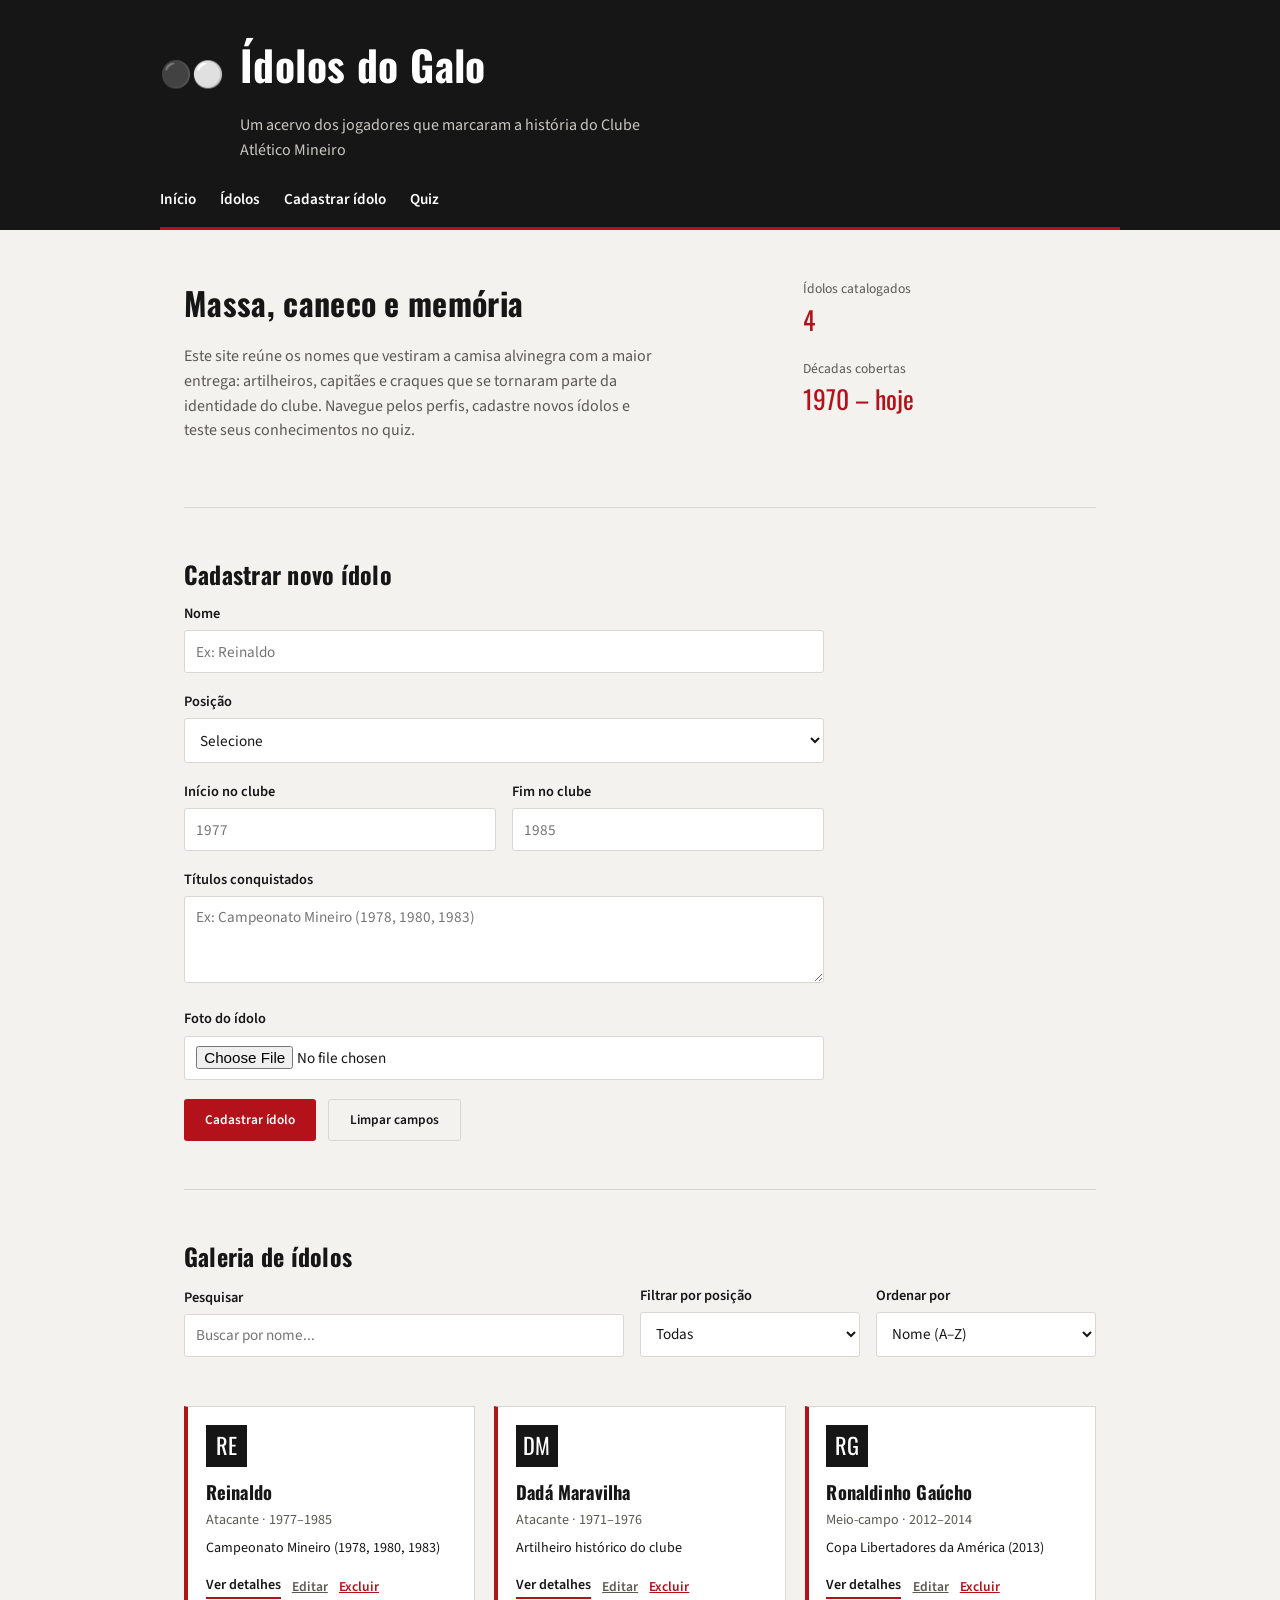
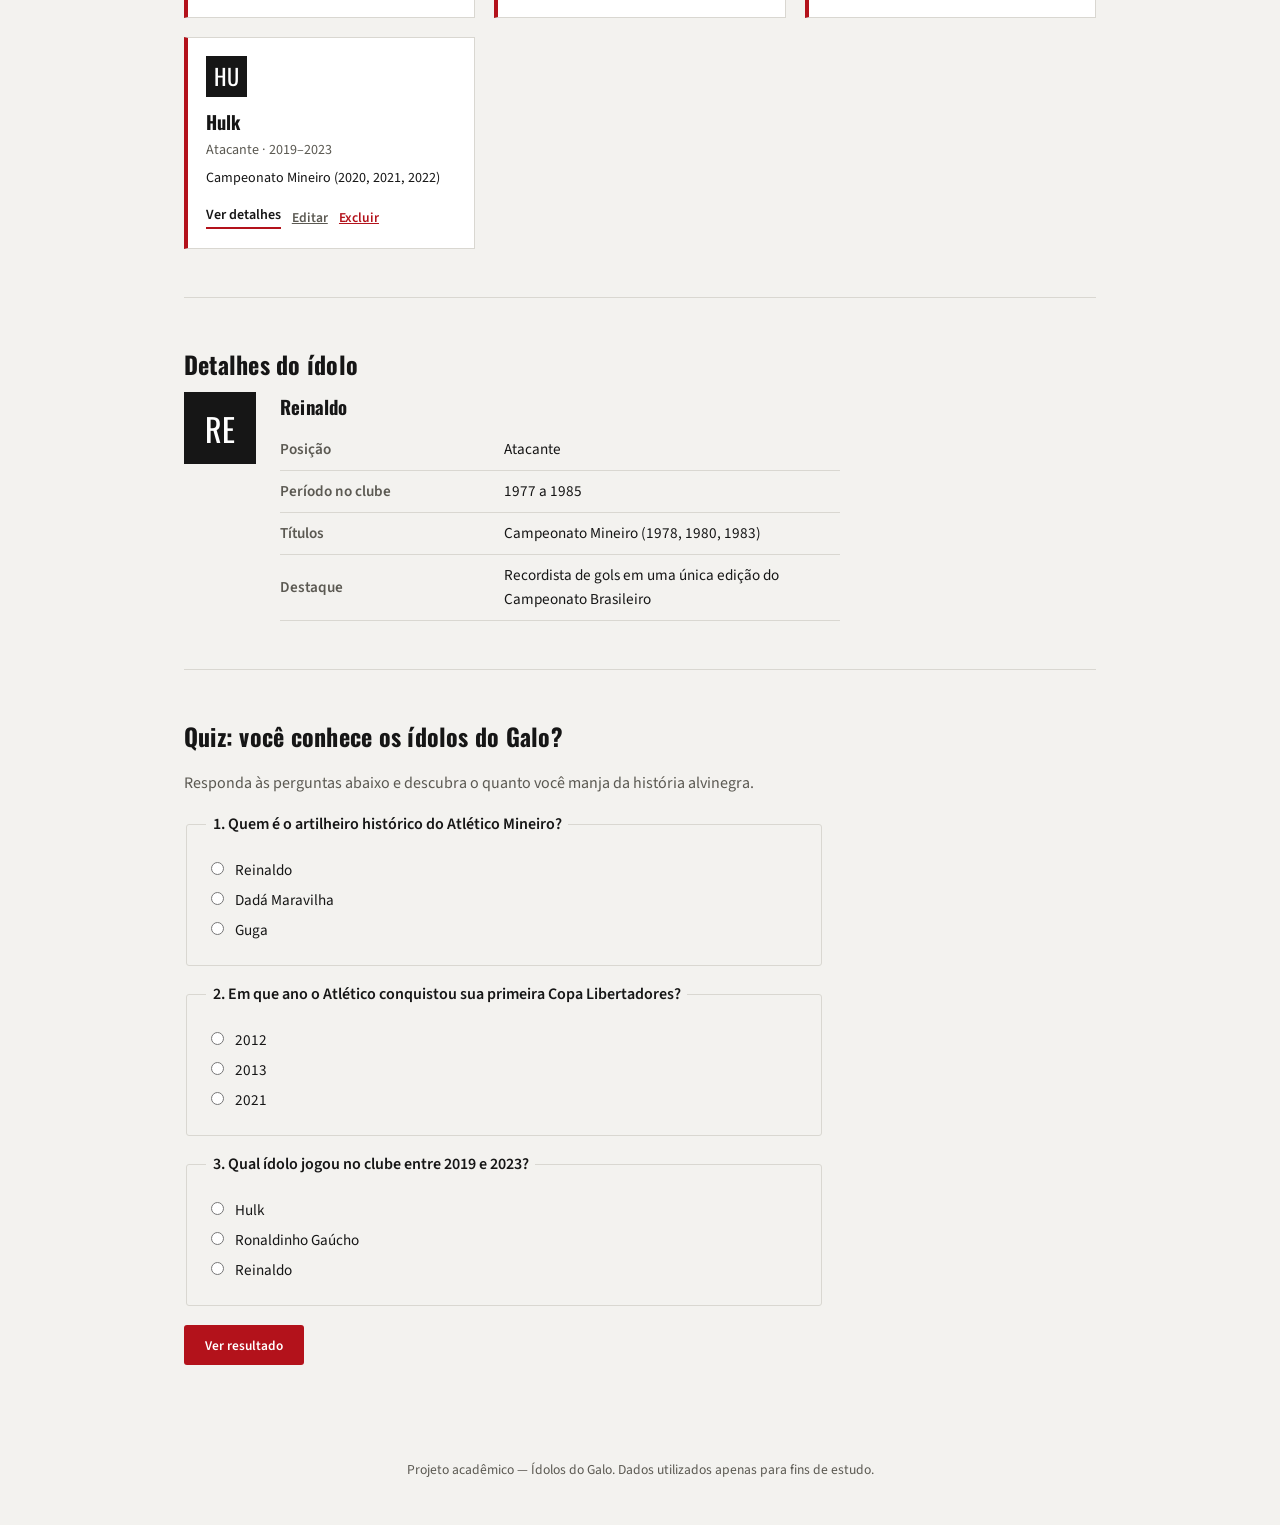
==== index.html @ 68930331 "refactor: move arquivos para a raiz do repositório" ====
<!DOCTYPE html>
<html lang="pt-BR">
<head>
  <meta charset="UTF-8">
  <meta name="viewport" content="width=device-width, initial-scale=1.0">
  <title>Ídolos do Galo — Atlético Mineiro</title>
  <link rel="preconnect" href="https://fonts.googleapis.com">
  <link rel="preconnect" href="https://fonts.gstatic.com" crossorigin>
  <link href="https://fonts.googleapis.com/css2?family=Oswald:wght@500;600;700&family=Source+Sans+3:wght@400;600&display=swap" rel="stylesheet">
  <link rel="stylesheet" href="assets/css/style.css">
</head>
<body>

  <header class="site-header">
    <div class="header-inner">
      <p class="crest" aria-hidden="true">⚫⚪</p>
      <div class="title-block">
        <h1>Ídolos do Galo</h1>
        <p class="subtitle">Um acervo dos jogadores que marcaram a história do Clube Atlético Mineiro</p>
      </div>
    </div>

    <nav class="site-nav" aria-label="Navegação principal">
      <ul>
        <li><a href="#inicio">Início</a></li>
        <li><a href="#idolos">Ídolos</a></li>
        <li><a href="#cadastro">Cadastrar ídolo</a></li>
        <li><a href="#quiz">Quiz</a></li>
      </ul>
    </nav>
  </header>

  <main>

    <!-- Identificação do sistema -->
    <section id="inicio" class="hero">
      <article>
        <h2>Massa, caneco e memória</h2>
        <p>
          Este site reúne os nomes que vestiram a camisa alvinegra com a maior entrega:
          artilheiros, capitães e craques que se tornaram parte da identidade do clube.
          Navegue pelos perfis, cadastre novos ídolos e teste seus conhecimentos no quiz.
        </p>
      </article>
      <dl class="hero-stats">
        <div>
          <dt>Ídolos catalogados</dt>
          <dd>4</dd>
        </div>
        <div>
          <dt>Décadas cobertas</dt>
          <dd>1970 – hoje</dd>
        </div>
      </dl>
    </section>

    <!-- Cadastro da entidade principal -->
    <section id="cadastro" aria-labelledby="cadastro-titulo">
      <h2 id="cadastro-titulo">Cadastrar novo ídolo</h2>

      <form id="form-idolo">
        <div class="form-row">
          <label for="nome">Nome</label>
          <input type="text" id="nome" name="nome" placeholder="Ex: Reinaldo" required>
        </div>

        <div class="form-row">
          <label for="posicao">Posição</label>
          <select id="posicao" name="posicao" required>
            <option value="">Selecione</option>
            <option value="goleiro">Goleiro</option>
            <option value="zagueiro">Zagueiro</option>
            <option value="lateral">Lateral</option>
            <option value="meio-campo">Meio-campo</option>
            <option value="atacante">Atacante</option>
          </select>
        </div>

        <div class="form-row form-row-split">
          <div>
            <label for="ano-inicio">Início no clube</label>
            <input type="number" id="ano-inicio" name="ano-inicio" min="1908" max="2026" placeholder="1977">
          </div>
          <div>
            <label for="ano-fim">Fim no clube</label>
            <input type="number" id="ano-fim" name="ano-fim" min="1908" max="2026" placeholder="1985">
          </div>
        </div>

        <div class="form-row">
          <label for="titulos">Títulos conquistados</label>
          <textarea id="titulos" name="titulos" rows="3" placeholder="Ex: Campeonato Mineiro (1978, 1980, 1983)"></textarea>
        </div>

        <div class="form-row">
          <label for="foto">Foto do ídolo</label>
          <input type="file" id="foto" name="foto" accept="image/*">
        </div>

        <div class="form-actions">
          <button type="submit">Cadastrar ídolo</button>
          <button type="reset" class="btn-secondary">Limpar campos</button>
        </div>
      </form>
    </section>

    <!-- Visualização, pesquisa, filtro e ordenação -->
    <section id="idolos" aria-labelledby="idolos-titulo">
      <h2 id="idolos-titulo">Galeria de ídolos</h2>

      <form class="toolbar" role="search">
        <div class="form-row">
          <label for="pesquisa">Pesquisar</label>
          <input type="search" id="pesquisa" name="pesquisa" placeholder="Buscar por nome...">
        </div>

        <div class="form-row">
          <label for="filtro-posicao">Filtrar por posição</label>
          <select id="filtro-posicao" name="filtro-posicao">
            <option value="todas">Todas</option>
            <option value="goleiro">Goleiro</option>
            <option value="zagueiro">Zagueiro</option>
            <option value="lateral">Lateral</option>
            <option value="meio-campo">Meio-campo</option>
            <option value="atacante">Atacante</option>
          </select>
        </div>

        <div class="form-row">
          <label for="ordenar">Ordenar por</label>
          <select id="ordenar" name="ordenar">
            <option value="nome">Nome (A–Z)</option>
            <option value="ano-inicio">Ano de chegada</option>
          </select>
        </div>
      </form>

      <ul class="idol-grid">

        <li class="idol-card">
          <p class="idol-initials" aria-hidden="true">RE</p>
          <h3>Reinaldo</h3>
          <p class="idol-meta">Atacante · 1977–1985</p>
          <p class="idol-titles">Campeonato Mineiro (1978, 1980, 1983)</p>
          <div class="card-actions">
            <a href="#detalhes" class="btn-link">Ver detalhes</a>
            <button type="button" class="btn-icon">Editar</button>
            <button type="button" class="btn-icon btn-danger">Excluir</button>
          </div>
        </li>

        <li class="idol-card">
          <p class="idol-initials" aria-hidden="true">DM</p>
          <h3>Dadá Maravilha</h3>
          <p class="idol-meta">Atacante · 1971–1976</p>
          <p class="idol-titles">Artilheiro histórico do clube</p>
          <div class="card-actions">
            <a href="#detalhes" class="btn-link">Ver detalhes</a>
            <button type="button" class="btn-icon">Editar</button>
            <button type="button" class="btn-icon btn-danger">Excluir</button>
          </div>
        </li>

        <li class="idol-card">
          <p class="idol-initials" aria-hidden="true">RG</p>
          <h3>Ronaldinho Gaúcho</h3>
          <p class="idol-meta">Meio-campo · 2012–2014</p>
          <p class="idol-titles">Copa Libertadores da América (2013)</p>
          <div class="card-actions">
            <a href="#detalhes" class="btn-link">Ver detalhes</a>
            <button type="button" class="btn-icon">Editar</button>
            <button type="button" class="btn-icon btn-danger">Excluir</button>
          </div>
        </li>

        <li class="idol-card">
          <p class="idol-initials" aria-hidden="true">HU</p>
          <h3>Hulk</h3>
          <p class="idol-meta">Atacante · 2019–2023</p>
          <p class="idol-titles">Campeonato Mineiro (2020, 2021, 2022)</p>
          <div class="card-actions">
            <a href="#detalhes" class="btn-link">Ver detalhes</a>
            <button type="button" class="btn-icon">Editar</button>
            <button type="button" class="btn-icon btn-danger">Excluir</button>
          </div>
        </li>

      </ul>
    </section>

    <!-- Visualização de detalhes de um item -->
    <section id="detalhes" aria-labelledby="detalhes-titulo">
      <h2 id="detalhes-titulo">Detalhes do ídolo</h2>

      <article class="idol-detail">
        <p class="idol-initials idol-initials-large" aria-hidden="true">RE</p>
        <div>
          <h3>Reinaldo</h3>
          <table class="detail-table">
            <tbody>
              <tr>
                <th scope="row">Posição</th>
                <td>Atacante</td>
              </tr>
              <tr>
                <th scope="row">Período no clube</th>
                <td>1977 a 1985</td>
              </tr>
              <tr>
                <th scope="row">Títulos</th>
                <td>Campeonato Mineiro (1978, 1980, 1983)</td>
              </tr>
              <tr>
                <th scope="row">Destaque</th>
                <td>Recordista de gols em uma única edição do Campeonato Brasileiro</td>
              </tr>
            </tbody>
          </table>
        </div>
      </article>
    </section>

    <!-- Quiz -->
    <section id="quiz" aria-labelledby="quiz-titulo">
      <h2 id="quiz-titulo">Quiz: você conhece os ídolos do Galo?</h2>
      <p class="section-intro">Responda às perguntas abaixo e descubra o quanto você manja da história alvinegra.</p>

      <form id="form-quiz">
        <fieldset>
          <legend>1. Quem é o artilheiro histórico do Atlético Mineiro?</legend>
          <label><input type="radio" name="pergunta1" value="a"> Reinaldo</label>
          <label><input type="radio" name="pergunta1" value="b"> Dadá Maravilha</label>
          <label><input type="radio" name="pergunta1" value="c"> Guga</label>
        </fieldset>

        <fieldset>
          <legend>2. Em que ano o Atlético conquistou sua primeira Copa Libertadores?</legend>
          <label><input type="radio" name="pergunta2" value="a"> 2012</label>
          <label><input type="radio" name="pergunta2" value="b"> 2013</label>
          <label><input type="radio" name="pergunta2" value="c"> 2021</label>
        </fieldset>

        <fieldset>
          <legend>3. Qual ídolo jogou no clube entre 2019 e 2023?</legend>
          <label><input type="radio" name="pergunta3" value="a"> Hulk</label>
          <label><input type="radio" name="pergunta3" value="b"> Ronaldinho Gaúcho</label>
          <label><input type="radio" name="pergunta3" value="c"> Reinaldo</label>
        </fieldset>

        <div class="form-actions">
          <button type="submit">Ver resultado</button>
        </div>
      </form>

      <p id="quiz-resultado" class="quiz-resultado" hidden></p>
    </section>

  </main>

  <footer class="site-footer">
    <p>Projeto acadêmico — Ídolos do Galo. Dados utilizados apenas para fins de estudo.</p>
  </footer>

  <script src="assets/js/script.js"></script>
</body>
</html>
---- assets/css/style.css ----
:root {
  --ink: #161616;
  --paper: #F3F2EF;
  --card: #FFFFFF;
  --line: #D9D7D1;
  --crest-red: #B3121B;
  --muted: #5B5952;
}

* { box-sizing: border-box; }

body {
  margin: 0;
  background: var(--paper);
  color: var(--ink);
  font-family: 'Source Sans 3', sans-serif;
  line-height: 1.55;
}

h1, h2, h3 {
  font-family: 'Oswald', sans-serif;
  margin: 0 0 0.4em;
  letter-spacing: 0.01em;
}

a { color: var(--ink); }

/* Header */
.site-header {
  background: var(--ink);
  color: var(--paper);
  padding: 2rem 1.5rem 0;
}

.header-inner {
  max-width: 960px;
  margin: 0 auto;
  display: flex;
  align-items: baseline;
  gap: 1rem;
}

.crest {
  font-size: 1.6rem;
  margin: 0;
}

.title-block h1 {
  font-size: clamp(1.8rem, 4vw, 2.6rem);
  color: #fff;
}

.subtitle {
  margin: 0;
  color: #C9C7C0;
  max-width: 55ch;
}

.site-nav {
  max-width: 960px;
  margin: 1.5rem auto 0;
}

.site-nav ul {
  list-style: none;
  display: flex;
  gap: 1.5rem;
  margin: 0;
  padding: 0 0 1rem;
  border-bottom: 3px solid var(--crest-red);
  flex-wrap: wrap;
}

.site-nav a {
  color: #fff;
  text-decoration: none;
  font-weight: 600;
  font-size: 0.95rem;
}

.site-nav a:hover { color: var(--crest-red); }

/* Main sections */
main {
  max-width: 960px;
  margin: 0 auto;
  padding: 0 1.5rem;
}

section {
  padding: 3rem 0;
  border-bottom: 1px solid var(--line);
}

section:last-of-type { border-bottom: none; }

.hero {
  display: grid;
  grid-template-columns: 2fr 1fr;
  gap: 2rem;
  align-items: start;
}

.hero h2 { font-size: 2rem; }

.hero p { color: var(--muted); max-width: 60ch; }

.hero-stats {
  display: grid;
  gap: 1.2rem;
  margin: 0;
}

.hero-stats dt {
  font-size: 0.85rem;
  color: var(--muted);
  margin: 0;
}

.hero-stats dd {
  font-family: 'Oswald', sans-serif;
  font-size: 1.6rem;
  margin: 0;
  color: var(--crest-red);
}

.section-intro { color: var(--muted); }

/* Forms */
form { max-width: 640px; }

.form-row { margin-bottom: 1.1rem; }

.form-row label {
  display: block;
  font-weight: 600;
  font-size: 0.9rem;
  margin-bottom: 0.3rem;
}

.form-row-split {
  display: grid;
  grid-template-columns: 1fr 1fr;
  gap: 1rem;
}

input, select, textarea {
  width: 100%;
  padding: 0.6rem 0.7rem;
  border: 1px solid var(--line);
  border-radius: 3px;
  font-family: inherit;
  font-size: 0.95rem;
  background: var(--card);
  color: var(--ink);
}

input:focus, select:focus, textarea:focus, button:focus {
  outline: 2px solid var(--crest-red);
  outline-offset: 1px;
}

.form-actions {
  display: flex;
  gap: 0.8rem;
  margin-top: 1.2rem;
}

button {
  font-family: inherit;
  font-weight: 600;
  padding: 0.65rem 1.3rem;
  border: none;
  border-radius: 3px;
  background: var(--crest-red);
  color: #fff;
  cursor: pointer;
}

.btn-secondary {
  background: transparent;
  color: var(--ink);
  border: 1px solid var(--line);
}

/* Toolbar (pesquisa, filtro, ordenação) */
.toolbar {
  max-width: none;
  display: grid;
  grid-template-columns: 2fr 1fr 1fr;
  gap: 1rem;
  align-items: end;
  margin-bottom: 2rem;
}

/* Idol grid */
.idol-grid {
  list-style: none;
  margin: 0;
  padding: 0;
  display: grid;
  grid-template-columns: repeat(auto-fill, minmax(220px, 1fr));
  gap: 1.2rem;
}

.idol-card {
  background: var(--card);
  border: 1px solid var(--line);
  border-left: 4px solid var(--crest-red);
  padding: 1.1rem;
}

.idol-initials {
  font-family: 'Oswald', sans-serif;
  font-size: 1.4rem;
  width: 2.6rem;
  height: 2.6rem;
  display: flex;
  align-items: center;
  justify-content: center;
  background: var(--ink);
  color: #fff;
  margin: 0 0 0.7rem;
}

.idol-card h3 { font-size: 1.15rem; margin-bottom: 0.2rem; }

.idol-meta {
  color: var(--muted);
  font-size: 0.88rem;
  margin: 0 0 0.4rem;
}

.idol-titles {
  font-size: 0.88rem;
  margin: 0 0 0.9rem;
}

.card-actions {
  display: flex;
  gap: 0.7rem;
  align-items: center;
  flex-wrap: wrap;
}

.btn-link {
  font-weight: 600;
  font-size: 0.88rem;
  text-decoration: none;
  border-bottom: 2px solid var(--crest-red);
}

.btn-icon {
  background: none;
  color: var(--muted);
  padding: 0.2rem 0;
  font-size: 0.85rem;
  text-decoration: underline;
}

.btn-danger { color: var(--crest-red); }

/* Detail view */
.idol-detail {
  display: flex;
  gap: 1.5rem;
  align-items: flex-start;
}

.idol-initials-large {
  width: 4.5rem;
  height: 4.5rem;
  font-size: 2rem;
  flex-shrink: 0;
}

.detail-table {
  border-collapse: collapse;
  width: 100%;
  max-width: 560px;
}

.detail-table th, .detail-table td {
  text-align: left;
  padding: 0.55rem 0.8rem 0.55rem 0;
  border-bottom: 1px solid var(--line);
  font-size: 0.95rem;
}

.detail-table th {
  color: var(--muted);
  font-weight: 600;
  width: 40%;
}

/* Quiz */
fieldset {
  border: 1px solid var(--line);
  padding: 1rem 1.2rem;
  margin-bottom: 1rem;
  border-radius: 3px;
}

legend {
  font-weight: 600;
  padding: 0 0.4rem;
}

fieldset label {
  display: block;
  margin: 0.4rem 0;
  font-size: 0.95rem;
}

fieldset input[type="radio"] {
  width: auto;
  margin-right: 0.5rem;
}

.quiz-resultado {
  margin-top: 1rem;
  font-weight: 600;
}

/* Footer */
.site-footer {
  text-align: center;
  padding: 2rem 1.5rem;
  color: var(--muted);
  font-size: 0.85rem;
}

/* Responsive */
@media (max-width: 680px) {
  .hero, .toolbar, .idol-detail, .form-row-split {
    grid-template-columns: 1fr;
    display: block;
  }
  .idol-detail { display: flex; flex-direction: column; }
}
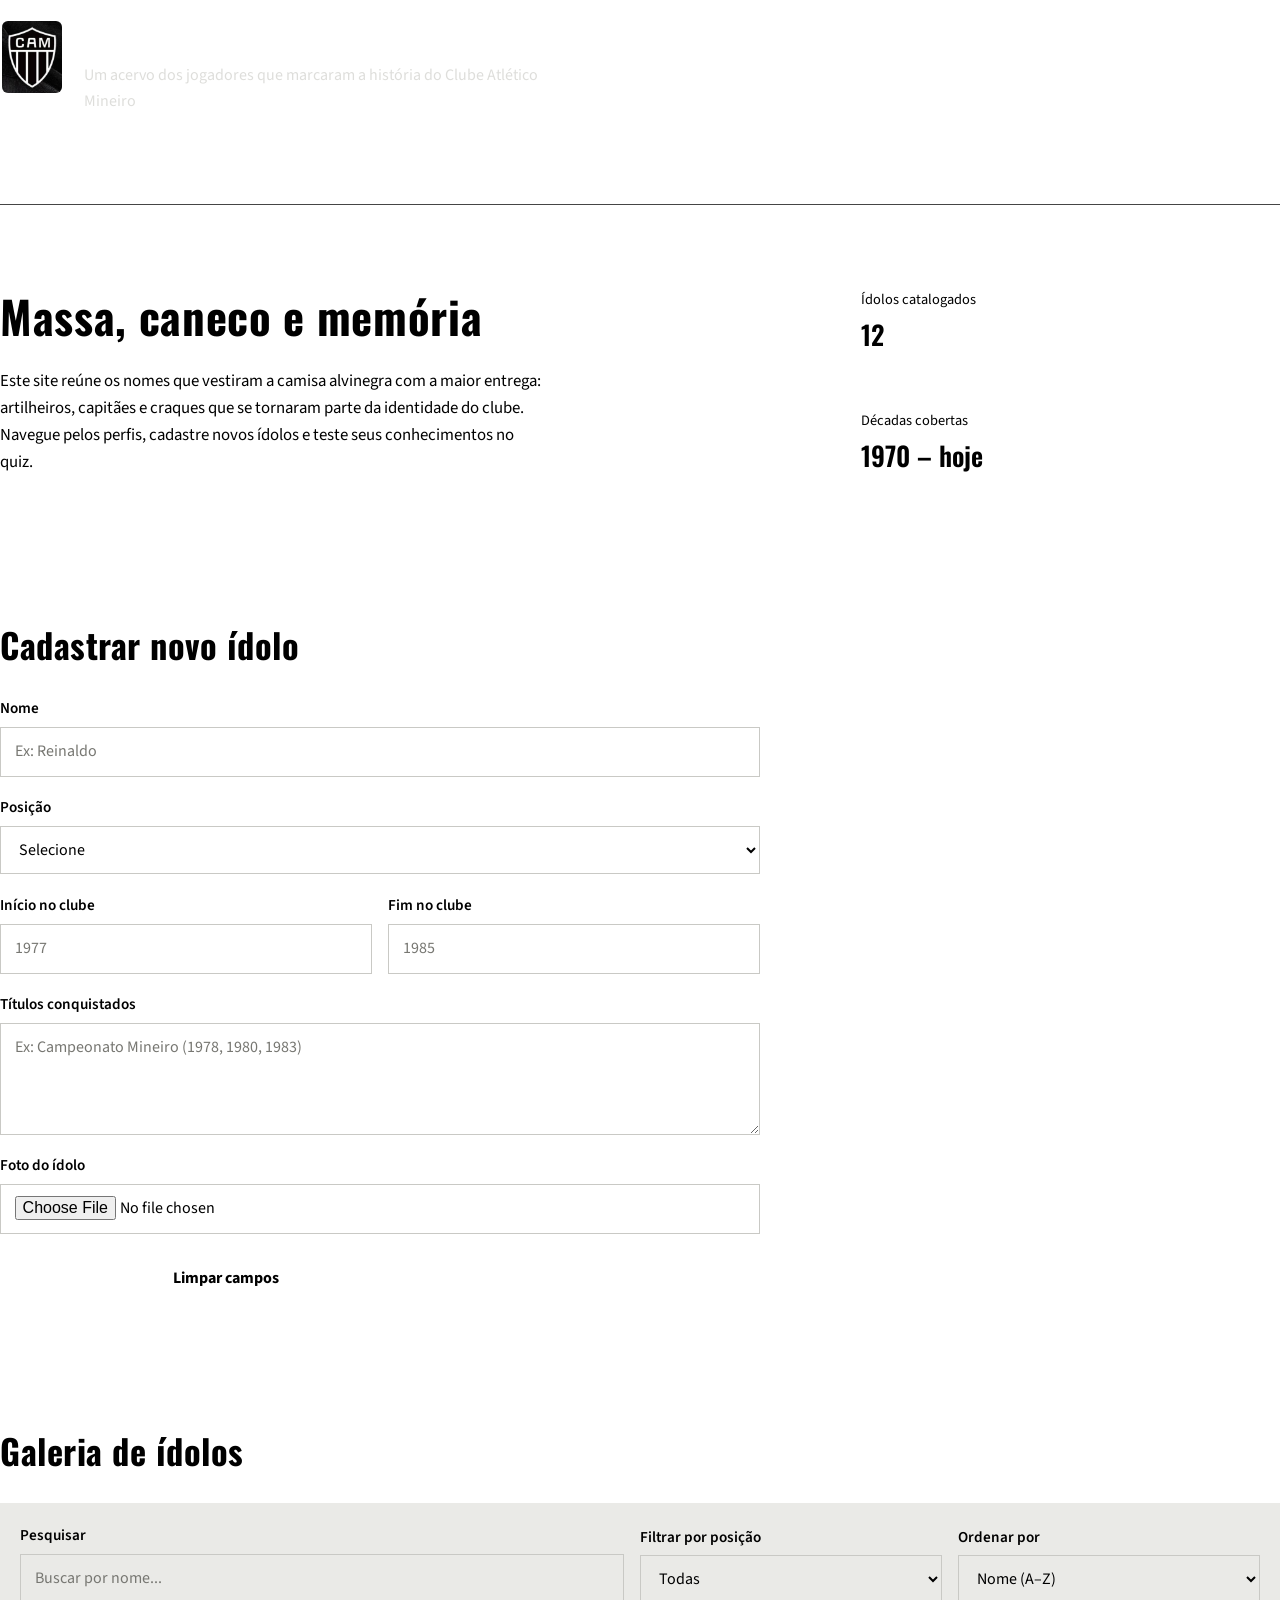
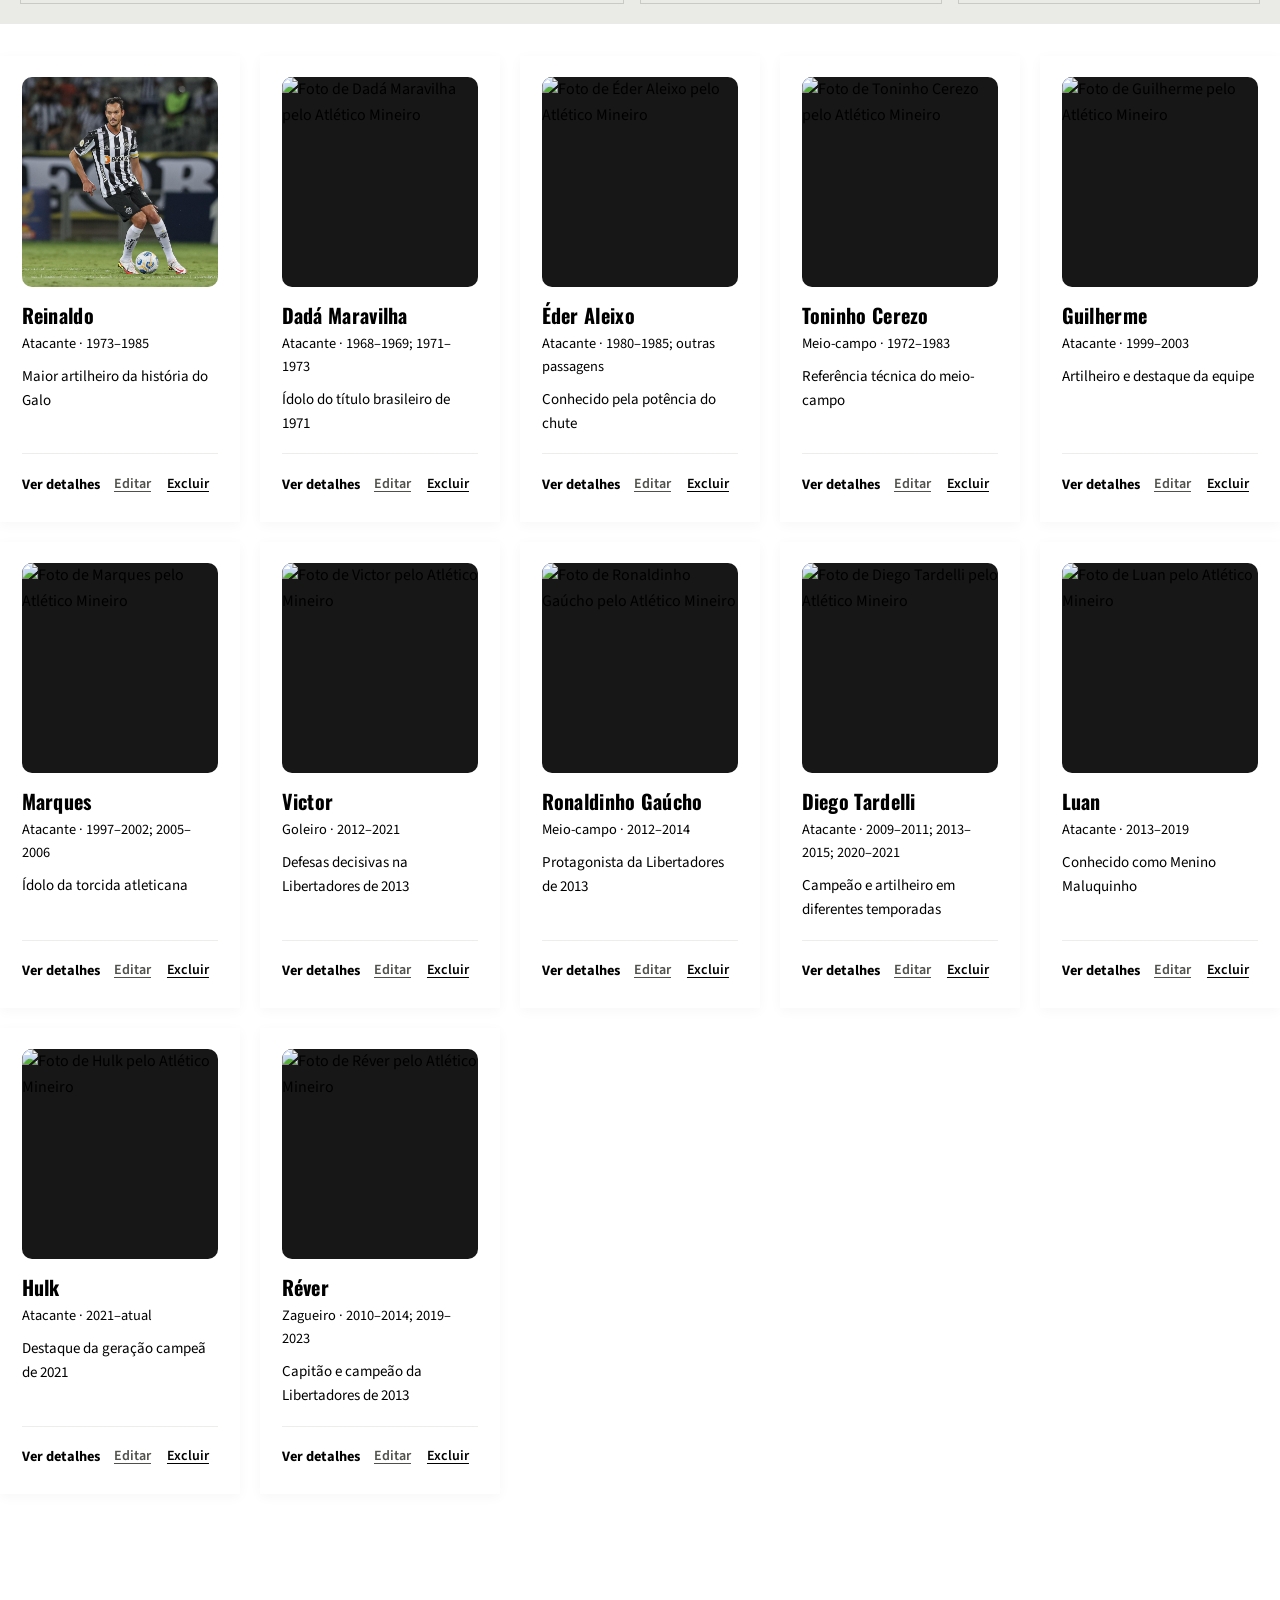
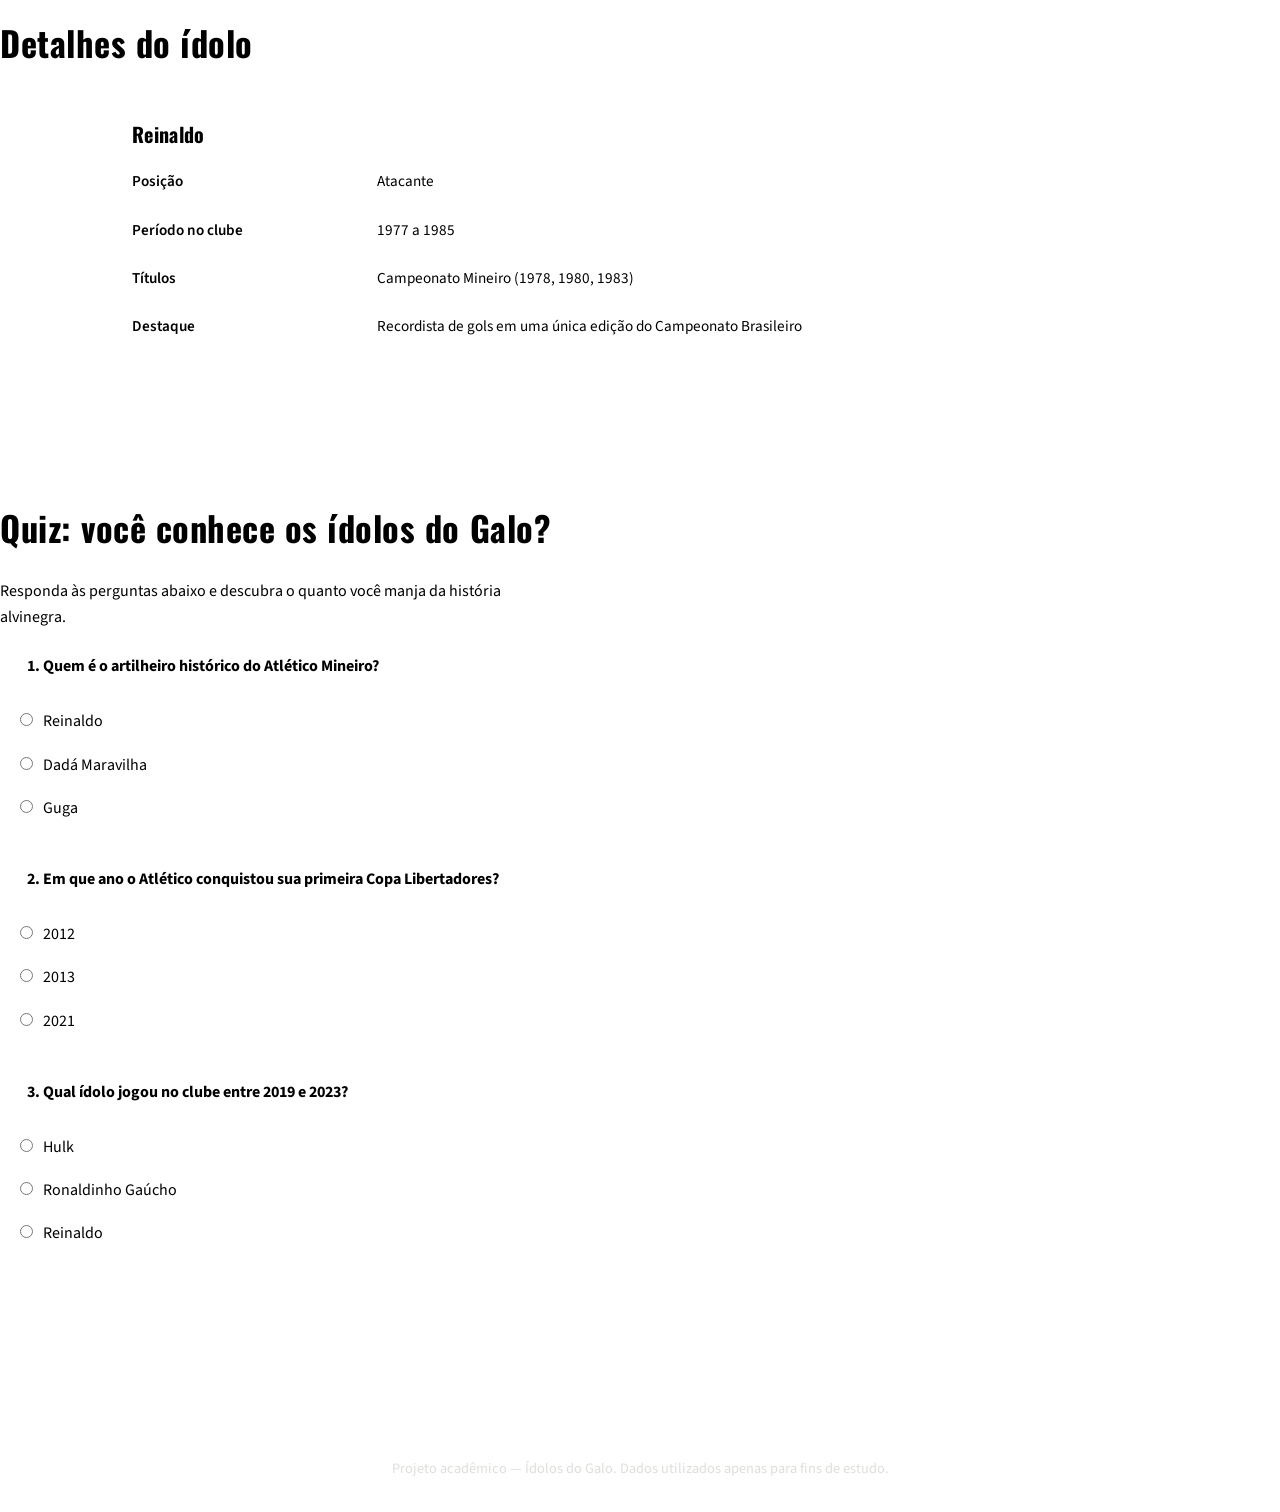
==== commit 0acdf3d5: "feat: alteração e melhora do codigo css" ====
--- a/index.html
+++ b/index.html
@@ -13,7 +13,7 @@
 
   <header class="site-header">
     <div class="header-inner">
-      <p class="crest" aria-hidden="true">⚫⚪</p>
+      <img class="crest" src="assets/img/escudo-galo.jpg" alt="Escudo do Atlético Mineiro">
       <div class="title-block">
         <h1>Ídolos do Galo</h1>
         <p class="subtitle">Um acervo dos jogadores que marcaram a história do Clube Atlético Mineiro</p>
@@ -32,7 +32,7 @@
 
   <main>
 
-    <!-- Identificação do sistema -->
+    
     <section id="inicio" class="hero">
       <article>
         <h2>Massa, caneco e memória</h2>
@@ -45,7 +45,7 @@
       <dl class="hero-stats">
         <div>
           <dt>Ídolos catalogados</dt>
-          <dd>4</dd>
+          <dd>12</dd>
         </div>
         <div>
           <dt>Décadas cobertas</dt>
@@ -54,7 +54,7 @@
       </dl>
     </section>
 
-    <!-- Cadastro da entidade principal -->
+    
     <section id="cadastro" aria-labelledby="cadastro-titulo">
       <h2 id="cadastro-titulo">Cadastrar novo ídolo</h2>
 
@@ -104,7 +104,7 @@
       </form>
     </section>
 
-    <!-- Visualização, pesquisa, filtro e ordenação -->
+    
     <section id="idolos" aria-labelledby="idolos-titulo">
       <h2 id="idolos-titulo">Galeria de ídolos</h2>
 
@@ -136,59 +136,142 @@
       </form>
 
       <ul class="idol-grid">
-
-        <li class="idol-card">
-          <p class="idol-initials" aria-hidden="true">RE</p>
+        <li class="idol-card" data-posicao="atacante">
+          <img class="idol-photo" src="assets/img/rever.jpg" alt="Foto de Reinaldo pelo Atlético Mineiro" loading="lazy">
           <h3>Reinaldo</h3>
-          <p class="idol-meta">Atacante · 1977–1985</p>
-          <p class="idol-titles">Campeonato Mineiro (1978, 1980, 1983)</p>
-          <div class="card-actions">
-            <a href="#detalhes" class="btn-link">Ver detalhes</a>
-            <button type="button" class="btn-icon">Editar</button>
-            <button type="button" class="btn-icon btn-danger">Excluir</button>
-          </div>
-        </li>
-
-        <li class="idol-card">
-          <p class="idol-initials" aria-hidden="true">DM</p>
+          <p class="idol-meta">Atacante · 1973–1985</p>
+          <p class="idol-titles">Maior artilheiro da história do Galo</p>
+          <div class="card-actions">
+            <a href="#detalhes" class="btn-link">Ver detalhes</a>
+            <button type="button" class="btn-icon">Editar</button>
+            <button type="button" class="btn-icon btn-danger">Excluir</button>
+          </div>
+        </li>
+        <li class="idol-card" data-posicao="atacante">
+          <img class="idol-photo" src="https://netfut.com.br/wp-content/uploads/2021/09/top-5-maiores-artilheiros-da-historia-do-atletico-mineiro-dada-maravilha-netfut-tudo-sobre-futebol.jpg" alt="Foto de Dadá Maravilha pelo Atlético Mineiro" loading="lazy">
           <h3>Dadá Maravilha</h3>
-          <p class="idol-meta">Atacante · 1971–1976</p>
-          <p class="idol-titles">Artilheiro histórico do clube</p>
-          <div class="card-actions">
-            <a href="#detalhes" class="btn-link">Ver detalhes</a>
-            <button type="button" class="btn-icon">Editar</button>
-            <button type="button" class="btn-icon btn-danger">Excluir</button>
-          </div>
-        </li>
-
-        <li class="idol-card">
-          <p class="idol-initials" aria-hidden="true">RG</p>
+          <p class="idol-meta">Atacante · 1968–1969; 1971–1973</p>
+          <p class="idol-titles">Ídolo do título brasileiro de 1971</p>
+          <div class="card-actions">
+            <a href="#detalhes" class="btn-link">Ver detalhes</a>
+            <button type="button" class="btn-icon">Editar</button>
+            <button type="button" class="btn-icon btn-danger">Excluir</button>
+          </div>
+        </li>
+        <li class="idol-card" data-posicao="atacante">
+          <img class="idol-photo" src="https://media.trivela.com.br/main/2023/07/lendas-do-galo.jpg" alt="Foto de Éder Aleixo pelo Atlético Mineiro" loading="lazy">
+          <h3>Éder Aleixo</h3>
+          <p class="idol-meta">Atacante · 1980–1985; outras passagens</p>
+          <p class="idol-titles">Conhecido pela potência do chute</p>
+          <div class="card-actions">
+            <a href="#detalhes" class="btn-link">Ver detalhes</a>
+            <button type="button" class="btn-icon">Editar</button>
+            <button type="button" class="btn-icon btn-danger">Excluir</button>
+          </div>
+        </li>
+        <li class="idol-card" data-posicao="meio-campo">
+          <img class="idol-photo" src="https://media.trivela.com.br/main/2023/07/lendas-do-galo.jpg" alt="Foto de Toninho Cerezo pelo Atlético Mineiro" loading="lazy">
+          <h3>Toninho Cerezo</h3>
+          <p class="idol-meta">Meio-campo · 1972–1983</p>
+          <p class="idol-titles">Referência técnica do meio-campo</p>
+          <div class="card-actions">
+            <a href="#detalhes" class="btn-link">Ver detalhes</a>
+            <button type="button" class="btn-icon">Editar</button>
+            <button type="button" class="btn-icon btn-danger">Excluir</button>
+          </div>
+        </li>
+        <li class="idol-card" data-posicao="atacante">
+          <img class="idol-photo" src="https://media.trivela.com.br/main/2023/07/lendas-do-galo.jpg" alt="Foto de Guilherme pelo Atlético Mineiro" loading="lazy">
+          <h3>Guilherme</h3>
+          <p class="idol-meta">Atacante · 1999–2003</p>
+          <p class="idol-titles">Artilheiro e destaque da equipe</p>
+          <div class="card-actions">
+            <a href="#detalhes" class="btn-link">Ver detalhes</a>
+            <button type="button" class="btn-icon">Editar</button>
+            <button type="button" class="btn-icon btn-danger">Excluir</button>
+          </div>
+        </li>
+        <li class="idol-card" data-posicao="atacante">
+          <img class="idol-photo" src="https://media.trivela.com.br/main/2023/07/lendas-do-galo.jpg" alt="Foto de Marques pelo Atlético Mineiro" loading="lazy">
+          <h3>Marques</h3>
+          <p class="idol-meta">Atacante · 1997–2002; 2005–2006</p>
+          <p class="idol-titles">Ídolo da torcida atleticana</p>
+          <div class="card-actions">
+            <a href="#detalhes" class="btn-link">Ver detalhes</a>
+            <button type="button" class="btn-icon">Editar</button>
+            <button type="button" class="btn-icon btn-danger">Excluir</button>
+          </div>
+        </li>
+        <li class="idol-card" data-posicao="goleiro">
+          <img class="idol-photo" src="https://s2-ge.glbimg.com/6oopz1jlhTooy9NUKSJtudhVvCI%3D/1600x0/filters%3Aformat%28jpeg%29/https%3A/i.s3.glbimg.com/v1/AUTH_bc8228b6673f488aa253bbcb03c80ec5/internal_photos/bs/2023/K/Z/WYDGanR9KY96Zrljbg4w/6476278c-640b-4c96-bbaa-894c8ee2102b.jpg" alt="Foto de Victor pelo Atlético Mineiro" loading="lazy">
+          <h3>Victor</h3>
+          <p class="idol-meta">Goleiro · 2012–2021</p>
+          <p class="idol-titles">Defesas decisivas na Libertadores de 2013</p>
+          <div class="card-actions">
+            <a href="#detalhes" class="btn-link">Ver detalhes</a>
+            <button type="button" class="btn-icon">Editar</button>
+            <button type="button" class="btn-icon btn-danger">Excluir</button>
+          </div>
+        </li>
+        <li class="idol-card" data-posicao="meio-campo">
+          <img class="idol-photo" src="https://medias.itatiaia.com.br/dims4/default/0e2b87b/2147483647/strip/true/crop/1199x675%2B1%2B0/resize/1000x563%21/quality/90/?url=https%3A%2F%2Fk2-prod-radio-itatiaia.s3.us-east-1.amazonaws.com%2Fbrightspot%2F35%2Fb0%2F0a73cf25fa6a6888fd7330caa558%2Fronaldinho-gaucho-deve-ser-a-proxima-lenda-pelo-atletico-79bf5434-869c-4fb9-9de1-e32b47578a34-large.jpg" alt="Foto de Ronaldinho Gaúcho pelo Atlético Mineiro" loading="lazy">
           <h3>Ronaldinho Gaúcho</h3>
           <p class="idol-meta">Meio-campo · 2012–2014</p>
-          <p class="idol-titles">Copa Libertadores da América (2013)</p>
-          <div class="card-actions">
-            <a href="#detalhes" class="btn-link">Ver detalhes</a>
-            <button type="button" class="btn-icon">Editar</button>
-            <button type="button" class="btn-icon btn-danger">Excluir</button>
-          </div>
-        </li>
-
-        <li class="idol-card">
-          <p class="idol-initials" aria-hidden="true">HU</p>
+          <p class="idol-titles">Protagonista da Libertadores de 2013</p>
+          <div class="card-actions">
+            <a href="#detalhes" class="btn-link">Ver detalhes</a>
+            <button type="button" class="btn-icon">Editar</button>
+            <button type="button" class="btn-icon btn-danger">Excluir</button>
+          </div>
+        </li>
+        <li class="idol-card" data-posicao="atacante">
+          <img class="idol-photo" src="https://media.trivela.com.br/main/2023/07/lendas-do-galo.jpg" alt="Foto de Diego Tardelli pelo Atlético Mineiro" loading="lazy">
+          <h3>Diego Tardelli</h3>
+          <p class="idol-meta">Atacante · 2009–2011; 2013–2015; 2020–2021</p>
+          <p class="idol-titles">Campeão e artilheiro em diferentes temporadas</p>
+          <div class="card-actions">
+            <a href="#detalhes" class="btn-link">Ver detalhes</a>
+            <button type="button" class="btn-icon">Editar</button>
+            <button type="button" class="btn-icon btn-danger">Excluir</button>
+          </div>
+        </li>
+        <li class="idol-card" data-posicao="atacante">
+          <img class="idol-photo" src="https://media.trivela.com.br/main/2023/07/lendas-do-galo.jpg" alt="Foto de Luan pelo Atlético Mineiro" loading="lazy">
+          <h3>Luan</h3>
+          <p class="idol-meta">Atacante · 2013–2019</p>
+          <p class="idol-titles">Conhecido como Menino Maluquinho</p>
+          <div class="card-actions">
+            <a href="#detalhes" class="btn-link">Ver detalhes</a>
+            <button type="button" class="btn-icon">Editar</button>
+            <button type="button" class="btn-icon btn-danger">Excluir</button>
+          </div>
+        </li>
+        <li class="idol-card" data-posicao="atacante">
+          <img class="idol-photo" src="https://s2-ge.globo.com/6oopz1jlhTooy9NUKSJtudhVvCI%3D/1600x0/filters%3Aformat%28jpeg%29/https%3A/i.s3.glbimg.com/v1/AUTH_bc8228b6673f488aa253bbcb03c80ec5/internal_photos/bs/2023/K/Z/WYDGanR9KY96Zrljbg4w/6476278c-640b-4c96-bbaa-894c8ee2102b.jpg" alt="Foto de Hulk pelo Atlético Mineiro" loading="lazy">
           <h3>Hulk</h3>
-          <p class="idol-meta">Atacante · 2019–2023</p>
-          <p class="idol-titles">Campeonato Mineiro (2020, 2021, 2022)</p>
-          <div class="card-actions">
-            <a href="#detalhes" class="btn-link">Ver detalhes</a>
-            <button type="button" class="btn-icon">Editar</button>
-            <button type="button" class="btn-icon btn-danger">Excluir</button>
-          </div>
-        </li>
-
+          <p class="idol-meta">Atacante · 2021–atual</p>
+          <p class="idol-titles">Destaque da geração campeã de 2021</p>
+          <div class="card-actions">
+            <a href="#detalhes" class="btn-link">Ver detalhes</a>
+            <button type="button" class="btn-icon">Editar</button>
+            <button type="button" class="btn-icon btn-danger">Excluir</button>
+          </div>
+        </li>
+        <li class="idol-card" data-posicao="zagueiro">
+          <img class="idol-photo" src="https://media.trivela.com.br/main/2023/07/lendas-do-galo.jpg" alt="Foto de Réver pelo Atlético Mineiro" loading="lazy">
+          <h3>Réver</h3>
+          <p class="idol-meta">Zagueiro · 2010–2014; 2019–2023</p>
+          <p class="idol-titles">Capitão e campeão da Libertadores de 2013</p>
+          <div class="card-actions">
+            <a href="#detalhes" class="btn-link">Ver detalhes</a>
+            <button type="button" class="btn-icon">Editar</button>
+            <button type="button" class="btn-icon btn-danger">Excluir</button>
+          </div>
+        </li>
       </ul>
     </section>
 
-    <!-- Visualização de detalhes de um item -->
+    
     <section id="detalhes" aria-labelledby="detalhes-titulo">
       <h2 id="detalhes-titulo">Detalhes do ídolo</h2>
 
@@ -220,7 +303,7 @@
       </article>
     </section>
 
-    <!-- Quiz -->
+    
     <section id="quiz" aria-labelledby="quiz-titulo">
       <h2 id="quiz-titulo">Quiz: você conhece os ídolos do Galo?</h2>
       <p class="section-intro">Responda às perguntas abaixo e descubra o quanto você manja da história alvinegra.</p>
--- a/assets/css/style.css
+++ b/assets/css/style.css
@@ -1,340 +1,774 @@
-:root {
-  --ink: #161616;
-  --paper: #F3F2EF;
-  --card: #FFFFFF;
-  --line: #D9D7D1;
-  --crest-red: #B3121B;
-  --muted: #5B5952;
-}
-
-* { box-sizing: border-box; }
+
+*,
+*::before,
+*::after {
+  box-sizing: border-box;
+}
+
+html {
+  scroll-behavior: smooth;
+  scroll-padding-top: 1rem;
+}
 
 body {
   margin: 0;
+  min-width: 320px;
   background: var(--paper);
   color: var(--ink);
-  font-family: 'Source Sans 3', sans-serif;
-  line-height: 1.55;
-}
-
-h1, h2, h3 {
-  font-family: 'Oswald', sans-serif;
-  margin: 0 0 0.4em;
-  letter-spacing: 0.01em;
-}
-
-a { color: var(--ink); }
-
-/* Header */
+  font-family: 'Source Sans 3', Arial, sans-serif;
+  font-size: 1rem;
+  line-height: 1.6;
+}
+
+img,
+svg {
+  max-width: 100%;
+}
+
+button,
+input,
+select,
+textarea {
+  font: inherit;
+}
+
+button,
+a,
+input,
+select,
+textarea {
+  -webkit-tap-highlight-color: transparent;
+}
+
+h1,
+h2,
+h3 {
+  margin: 0 0 0.55em;
+  font-family: 'Oswald', Impact, sans-serif;
+  line-height: 1.2;
+  letter-spacing: 0.015em;
+}
+
+h1 {
+  font-size: clamp(2rem, 4vw, 3rem);
+}
+
+h2 {
+  font-size: clamp(1.55rem, 3vw, 2.15rem);
+}
+
+h3 {
+  font-size: 1.25rem;
+}
+
+p {
+  margin-top: 0;
+}
+
+a {
+  color: var(--ink);
+}
+
+
 .site-header {
+  position: relative;
+  overflow: hidden;
+  padding: 2.5rem max(1.25rem, calc((100% - var(--content-width)) / 2)) 0;
   background: var(--ink);
   color: var(--paper);
-  padding: 2rem 1.5rem 0;
+  border-bottom: 5px solid var(--crest-red);
+}
+
+.site-header::before {
+  position: absolute;
+  top: -5rem;
+  right: -4rem;
+  width: 17rem;
+  height: 17rem;
+  border: 2rem solid rgba(255, 255, 255, 0.035);
+  border-radius: 50%;
+  content: '';
+  pointer-events: none;
 }
 
 .header-inner {
-  max-width: 960px;
+  position: relative;
+  z-index: 1;
+  display: flex;
+  align-items: center;
+  gap: 1.25rem;
+  max-width: var(--content-width);
   margin: 0 auto;
+}
+
+.crest {
+  display: grid;
+  flex: 0 0 4rem;
+  width: 4rem;
+  height: 4rem;
+  place-items: center;
+  margin: 0;
+  border: 2px solid #fff;
+  border-radius: 50%;
+  background: #fff;
+  font-size: 1.35rem;
+  box-shadow: 0 0 0 5px rgba(255, 255, 255, 0.08);
+}
+
+.title-block h1 {
+  margin-bottom: 0.35rem;
+  color: #fff;
+}
+
+.subtitle {
+  max-width: 58ch;
+  margin: 0;
+  color: #dededb;
+}
+
+.site-nav {
+  position: relative;
+  z-index: 1;
+  max-width: var(--content-width);
+  margin: 2rem auto 0;
+}
+
+.site-nav ul {
   display: flex;
-  align-items: baseline;
-  gap: 1rem;
-}
-
-.crest {
-  font-size: 1.6rem;
-  margin: 0;
-}
-
-.title-block h1 {
-  font-size: clamp(1.8rem, 4vw, 2.6rem);
+  flex-wrap: wrap;
+  align-items: center;
+  gap: 0.4rem 1.5rem;
+  margin: 0;
+  padding: 0 0 1rem;
+  border-bottom: 1px solid #454545;
+  list-style: none;
+}
+
+.site-nav a {
+  display: inline-block;
+  padding: 0.45rem 0.1rem;
   color: #fff;
-}
-
-.subtitle {
-  margin: 0;
-  color: #C9C7C0;
-  max-width: 55ch;
-}
-
-.site-nav {
-  max-width: 960px;
-  margin: 1.5rem auto 0;
-}
-
-.site-nav ul {
-  list-style: none;
-  display: flex;
-  gap: 1.5rem;
-  margin: 0;
-  padding: 0 0 1rem;
-  border-bottom: 3px solid var(--crest-red);
-  flex-wrap: wrap;
-}
-
-.site-nav a {
+  font-weight: 600;
+  text-decoration: none;
+  border-bottom: 2px solid transparent;
+  transition: color var(--transition), border-color var(--transition);
+}
+
+.site-nav a:hover,
+.site-nav a:focus-visible {
   color: #fff;
-  text-decoration: none;
-  font-weight: 600;
-  font-size: 0.95rem;
-}
-
-.site-nav a:hover { color: var(--crest-red); }
-
-/* Main sections */
+  border-bottom-color: var(--crest-red);
+}
+
+
 main {
-  max-width: 960px;
+  width: min(100% - 3rem, var(--content-width));
   margin: 0 auto;
-  padding: 0 1.5rem;
 }
 
 section {
-  padding: 3rem 0;
+  padding: clamp(2.25rem, 5vw, 4rem) 0;
   border-bottom: 1px solid var(--line);
 }
 
-section:last-of-type { border-bottom: none; }
+section:last-of-type {
+  border-bottom: 0;
+}
+
+section > h2 {
+  position: relative;
+  margin-bottom: 1.25rem;
+  padding-bottom: 0.7rem;
+}
+
+section > h2::after {
+  position: absolute;
+  bottom: 0;
+  left: 0;
+  width: 3.5rem;
+  height: 4px;
+  border-radius: 4px;
+  background: var(--crest-red);
+  content: '';
+}
+
+.section-intro {
+  max-width: 68ch;
+  margin-bottom: 1.5rem;
+  color: var(--muted);
+}
+
 
 .hero {
   display: grid;
-  grid-template-columns: 2fr 1fr;
-  gap: 2rem;
-  align-items: start;
-}
-
-.hero h2 { font-size: 2rem; }
-
-.hero p { color: var(--muted); max-width: 60ch; }
+  grid-template-columns: minmax(0, 1.8fr) minmax(220px, 1fr);
+  align-items: center;
+  gap: clamp(1.5rem, 4vw, 3.5rem);
+}
+
+.hero article {
+  max-width: 68ch;
+}
+
+.hero h2 {
+  font-size: clamp(2rem, 4vw, 2.8rem);
+}
+
+.hero p {
+  margin-bottom: 0;
+  color: var(--muted);
+  font-size: 1.05rem;
+}
 
 .hero-stats {
   display: grid;
-  gap: 1.2rem;
-  margin: 0;
+  gap: 1rem;
+  margin: 0;
+}
+
+.hero-stats div {
+  padding: 1.15rem 1.25rem;
+  border: 1px solid var(--line);
+  border-left: 5px solid var(--crest-red);
+  border-radius: var(--radius-small);
+  background: var(--card);
+  box-shadow: var(--shadow);
 }
 
 .hero-stats dt {
-  font-size: 0.85rem;
+  margin: 0 0 0.2rem;
   color: var(--muted);
-  margin: 0;
+  font-size: 0.9rem;
 }
 
 .hero-stats dd {
-  font-family: 'Oswald', sans-serif;
-  font-size: 1.6rem;
   margin: 0;
   color: var(--crest-red);
-}
-
-.section-intro { color: var(--muted); }
-
-/* Forms */
-form { max-width: 640px; }
-
-.form-row { margin-bottom: 1.1rem; }
-
-.form-row label {
+  font-family: 'Oswald', Impact, sans-serif;
+  font-size: 1.65rem;
+  font-weight: 600;
+}
+
+
+form:not(.toolbar) {
+  max-width: 760px;
+}
+
+.form-row {
+  min-width: 0;
+  margin-bottom: 1.15rem;
+}
+
+.form-row label,
+.form-row > div > label {
   display: block;
+  margin-bottom: 0.4rem;
+  color: var(--ink-soft);
+  font-size: 0.95rem;
   font-weight: 600;
-  font-size: 0.9rem;
-  margin-bottom: 0.3rem;
 }
 
 .form-row-split {
   display: grid;
-  grid-template-columns: 1fr 1fr;
+  grid-template-columns: repeat(2, minmax(0, 1fr));
   gap: 1rem;
 }
 
-input, select, textarea {
+input:not([type='radio']):not([type='checkbox']),
+select,
+textarea {
+  display: block;
   width: 100%;
-  padding: 0.6rem 0.7rem;
-  border: 1px solid var(--line);
-  border-radius: 3px;
-  font-family: inherit;
-  font-size: 0.95rem;
+  min-height: 2.85rem;
+  padding: 0.7rem 0.85rem;
+  border: 1px solid #c9c9c5;
+  border-radius: var(--radius-small);
   background: var(--card);
   color: var(--ink);
-}
-
-input:focus, select:focus, textarea:focus, button:focus {
-  outline: 2px solid var(--crest-red);
-  outline-offset: 1px;
+  transition: border-color var(--transition), box-shadow var(--transition), background var(--transition);
+}
+
+textarea {
+  min-height: 7rem;
+  resize: vertical;
+}
+
+input[type='file'] {
+  padding: 0.55rem;
+  background: var(--card);
+}
+
+input::placeholder,
+textarea::placeholder {
+  color: #777772;
+  opacity: 1;
+}
+
+input:hover,
+select:hover,
+textarea:hover {
+  border-color: #888883;
+}
+
+input:focus-visible,
+select:focus-visible,
+textarea:focus-visible,
+button:focus-visible,
+a:focus-visible {
+  outline: 3px solid rgba(181, 18, 27, 0.28);
+  outline-offset: 2px;
+}
+
+input:focus,
+select:focus,
+textarea:focus {
+  border-color: var(--crest-red);
+  box-shadow: 0 0 0 3px rgba(181, 18, 27, 0.1);
 }
 
 .form-actions {
   display: flex;
-  gap: 0.8rem;
-  margin-top: 1.2rem;
+  flex-wrap: wrap;
+  align-items: center;
+  gap: 0.75rem;
+  margin-top: 1.4rem;
 }
 
 button {
-  font-family: inherit;
-  font-weight: 600;
-  padding: 0.65rem 1.3rem;
-  border: none;
-  border-radius: 3px;
+  min-height: 2.7rem;
+  padding: 0.65rem 1.15rem;
+  border: 1px solid var(--crest-red);
+  border-radius: var(--radius-small);
   background: var(--crest-red);
   color: #fff;
+  font-weight: 700;
   cursor: pointer;
+  transition: background var(--transition), border-color var(--transition), transform var(--transition), box-shadow var(--transition);
+}
+
+button:hover {
+  border-color: var(--crest-red-dark);
+  background: var(--crest-red-dark);
+  box-shadow: 0 4px 10px rgba(143, 14, 21, 0.18);
+  transform: translateY(-1px);
+}
+
+button:active {
+  transform: translateY(0);
+  box-shadow: none;
 }
 
 .btn-secondary {
+  border-color: #bdbdb7;
   background: transparent;
   color: var(--ink);
+}
+
+.btn-secondary:hover {
+  border-color: var(--ink);
+  background: #e8e8e5;
+  color: var(--ink);
+}
+
+
+.toolbar {
+  display: grid;
+  grid-template-columns: minmax(220px, 2fr) repeat(2, minmax(160px, 1fr));
+  align-items: end;
+  gap: 1rem;
+  max-width: none;
+  margin: 0 0 2rem;
+  padding: 1.25rem;
   border: 1px solid var(--line);
-}
-
-/* Toolbar (pesquisa, filtro, ordenação) */
-.toolbar {
-  max-width: none;
+  border-radius: var(--radius);
+  background: #eaeae7;
+}
+
+.toolbar .form-row {
+  margin: 0;
+}
+
+
+.idol-grid {
   display: grid;
-  grid-template-columns: 2fr 1fr 1fr;
-  gap: 1rem;
-  align-items: end;
-  margin-bottom: 2rem;
-}
-
-/* Idol grid */
-.idol-grid {
+  grid-template-columns: repeat(auto-fit, minmax(min(100%, 235px), 1fr));
+  gap: 1.25rem;
+  margin: 0;
+  padding: 0;
   list-style: none;
-  margin: 0;
-  padding: 0;
-  display: grid;
-  grid-template-columns: repeat(auto-fill, minmax(220px, 1fr));
-  gap: 1.2rem;
 }
 
 .idol-card {
+  display: flex;
+  min-width: 0;
+  flex-direction: column;
+  align-items: flex-start;
+  padding: 1.35rem;
+  border: 1px solid var(--line);
+  border-top: 4px solid var(--crest-red);
+  border-radius: var(--radius);
   background: var(--card);
-  border: 1px solid var(--line);
-  border-left: 4px solid var(--crest-red);
-  padding: 1.1rem;
+  box-shadow: 0 3px 12px rgba(0, 0, 0, 0.035);
+  transition: transform var(--transition), box-shadow var(--transition), border-color var(--transition);
+}
+
+.idol-card:hover {
+  border-color: #c7c7c2;
+  box-shadow: var(--shadow);
+  transform: translateY(-3px);
 }
 
 .idol-initials {
-  font-family: 'Oswald', sans-serif;
-  font-size: 1.4rem;
-  width: 2.6rem;
-  height: 2.6rem;
   display: flex;
+  width: 3rem;
+  height: 3rem;
+  flex: 0 0 auto;
   align-items: center;
   justify-content: center;
+  margin: 0 0 0.9rem;
+  border-radius: 50%;
   background: var(--ink);
   color: #fff;
-  margin: 0 0 0.7rem;
-}
-
-.idol-card h3 { font-size: 1.15rem; margin-bottom: 0.2rem; }
+  font-family: 'Oswald', Impact, sans-serif;
+  font-size: 1.3rem;
+  font-weight: 600;
+}
+
+.idol-card h3 {
+  margin-bottom: 0.3rem;
+  overflow-wrap: anywhere;
+}
 
 .idol-meta {
+  margin: 0 0 0.6rem;
   color: var(--muted);
-  font-size: 0.88rem;
-  margin: 0 0 0.4rem;
+  font-size: 0.9rem;
 }
 
 .idol-titles {
-  font-size: 0.88rem;
-  margin: 0 0 0.9rem;
+  flex: 1;
+  margin: 0 0 1.1rem;
+  font-size: 0.94rem;
 }
 
 .card-actions {
   display: flex;
-  gap: 0.7rem;
+  flex-wrap: wrap;
   align-items: center;
-  flex-wrap: wrap;
+  gap: 0.55rem 0.8rem;
+  width: 100%;
+  margin-top: auto;
+  padding-top: 0.85rem;
+  border-top: 1px solid #ededeb;
 }
 
 .btn-link {
+  display: inline-block;
+  padding: 0.25rem 0;
+  border-bottom: 2px solid var(--crest-red);
+  font-size: 0.9rem;
+  font-weight: 700;
+  text-decoration: none;
+}
+
+.btn-link:hover {
+  color: var(--crest-red-dark);
+  border-bottom-color: var(--crest-red-dark);
+}
+
+.btn-icon {
+  min-height: auto;
+  padding: 0.3rem 0.1rem;
+  border: 0;
+  border-radius: 0;
+  background: transparent;
+  color: #4f4f4b;
+  font-size: 0.88rem;
   font-weight: 600;
-  font-size: 0.88rem;
-  text-decoration: none;
-  border-bottom: 2px solid var(--crest-red);
-}
-
-.btn-icon {
-  background: none;
-  color: var(--muted);
-  padding: 0.2rem 0;
-  font-size: 0.85rem;
   text-decoration: underline;
-}
-
-.btn-danger { color: var(--crest-red); }
-
-/* Detail view */
+  text-underline-offset: 3px;
+}
+
+.btn-icon:hover {
+  background: transparent;
+  color: var(--ink);
+  box-shadow: none;
+  transform: none;
+}
+
+.btn-icon.btn-danger {
+  color: var(--crest-red-dark);
+}
+
+
 .idol-detail {
   display: flex;
+  align-items: flex-start;
   gap: 1.5rem;
-  align-items: flex-start;
+  padding: clamp(1rem, 3vw, 1.75rem);
+  border: 1px solid var(--line);
+  border-radius: var(--radius);
+  background: var(--card);
+  box-shadow: var(--shadow);
+}
+
+.idol-detail > div {
+  min-width: 0;
+  flex: 1;
 }
 
 .idol-initials-large {
-  width: 4.5rem;
-  height: 4.5rem;
+  width: 5rem;
+  height: 5rem;
+  margin: 0;
   font-size: 2rem;
-  flex-shrink: 0;
 }
 
 .detail-table {
+  width: 100%;
+  max-width: 700px;
   border-collapse: collapse;
-  width: 100%;
-  max-width: 560px;
-}
-
-.detail-table th, .detail-table td {
-  text-align: left;
-  padding: 0.55rem 0.8rem 0.55rem 0;
+  overflow-wrap: anywhere;
+}
+
+.detail-table th,
+.detail-table td {
+  padding: 0.75rem 0.8rem 0.75rem 0;
   border-bottom: 1px solid var(--line);
   font-size: 0.95rem;
+  text-align: left;
+  vertical-align: top;
+}
+
+.detail-table tr:last-child th,
+.detail-table tr:last-child td {
+  border-bottom: 0;
 }
 
 .detail-table th {
+  width: 35%;
   color: var(--muted);
   font-weight: 600;
-  width: 40%;
-}
-
-/* Quiz */
+}
+
+
+#form-quiz {
+  display: grid;
+  gap: 1rem;
+  max-width: 760px;
+}
+
 fieldset {
+  min-width: 0;
+  margin: 0;
+  padding: 1rem 1.25rem;
   border: 1px solid var(--line);
-  padding: 1rem 1.2rem;
-  margin-bottom: 1rem;
-  border-radius: 3px;
+  border-radius: var(--radius-small);
+  background: var(--card);
 }
 
 legend {
-  font-weight: 600;
-  padding: 0 0.4rem;
+  max-width: 100%;
+  padding: 0 0.45rem;
+  font-weight: 700;
 }
 
 fieldset label {
   display: block;
-  margin: 0.4rem 0;
-  font-size: 0.95rem;
-}
-
-fieldset input[type="radio"] {
+  margin: 0.6rem 0;
+  padding: 0.25rem 0;
+  cursor: pointer;
+}
+
+fieldset input[type='radio'] {
   width: auto;
-  margin-right: 0.5rem;
+  margin: 0 0.45rem 0 0;
+  accent-color: var(--crest-red);
+}
+
+fieldset label:hover {
+  color: var(--crest-red-dark);
 }
 
 .quiz-resultado {
   margin-top: 1rem;
-  font-weight: 600;
-}
-
-/* Footer */
+  padding: 1rem 1.2rem;
+  border: 1px solid #b8d9c1;
+  border-radius: var(--radius-small);
+  background: var(--success-bg);
+  color: var(--success-text);
+  font-weight: 700;
+}
+
+
 .site-footer {
+  padding: 2rem 1.25rem;
+  border-top: 1px solid var(--line);
+  background: var(--ink);
+  color: #dededb;
+  font-size: 0.9rem;
   text-align: center;
-  padding: 2rem 1.5rem;
-  color: var(--muted);
-  font-size: 0.85rem;
-}
-
-/* Responsive */
-@media (max-width: 680px) {
-  .hero, .toolbar, .idol-detail, .form-row-split {
-    grid-template-columns: 1fr;
-    display: block;
-  }
-  .idol-detail { display: flex; flex-direction: column; }
-}
+}
+
+.site-footer p {
+  max-width: var(--content-width);
+  margin: 0 auto;
+}
+
+
+@media (max-width: 800px) {
+  .site-header {
+    padding-top: 2rem;
+  }
+
+  .hero {
+    grid-template-columns: minmax(0, 1fr);
+    gap: 1.5rem;
+  }
+
+  .hero-stats {
+    grid-template-columns: repeat(2, minmax(0, 1fr));
+  }
+
+  .toolbar {
+    grid-template-columns: repeat(2, minmax(0, 1fr));
+  }
+
+  .toolbar .form-row:first-child {
+    grid-column: 1 / -1;
+  }
+}
+
+
+@media (max-width: 560px) {
+  body {
+    font-size: 0.96rem;
+  }
+
+  .site-header {
+    padding: 1.5rem 1rem 0;
+  }
+
+  .header-inner {
+    align-items: flex-start;
+    gap: 0.85rem;
+  }
+
+  .crest {
+    width: 3rem;
+    height: 3rem;
+    flex-basis: 3rem;
+    font-size: 1rem;
+  }
+
+  .subtitle {
+    font-size: 0.9rem;
+  }
+
+  .site-nav {
+    margin-top: 1.25rem;
+  }
+
+  .site-nav ul {
+    gap: 0.25rem 1rem;
+  }
+
+  .site-nav a {
+    font-size: 0.9rem;
+  }
+
+  main {
+    width: min(100% - 2rem, var(--content-width));
+  }
+
+  section {
+    padding: 2.25rem 0;
+  }
+
+  .hero-stats {
+    grid-template-columns: minmax(0, 1fr);
+  }
+
+  .form-row-split,
+  .toolbar {
+    grid-template-columns: minmax(0, 1fr);
+  }
+
+  .toolbar .form-row:first-child {
+    grid-column: auto;
+  }
+
+  .toolbar {
+    padding: 1rem;
+  }
+
+  .form-actions {
+    align-items: stretch;
+    flex-direction: column;
+  }
+
+  .form-actions button {
+    width: 100%;
+  }
+
+  .idol-grid {
+    grid-template-columns: minmax(0, 1fr);
+  }
+
+  .idol-detail {
+    flex-direction: column;
+    gap: 1rem;
+  }
+
+  .detail-table th,
+  .detail-table td {
+    padding: 0.6rem 0.45rem 0.6rem 0;
+    font-size: 0.88rem;
+  }
+
+  .detail-table th {
+    width: 38%;
+  }
+
+  fieldset {
+    padding: 0.85rem;
+  }
+}
+
+
+@media (prefers-reduced-motion: reduce) {
+  html {
+    scroll-behavior: auto;
+  }
+
+  *,
+  *::before,
+  *::after {
+    transition-duration: 0.01ms !important;
+    animation-duration: 0.01ms !important;
+    animation-iteration-count: 1 !important;
+  }
+}
+
+.idol-photo {
+  display: block;
+  width: 100%;
+  height: 210px;
+  object-fit: cover;
+  border-radius: 10px;
+  margin-bottom: 1rem;
+  background: #171717;
+}
+.crest {
+  width: 64px;
+  height: 76px;
+  object-fit: cover;
+  border: 2px solid #fff;
+  border-radius: 8px;
+  background: #111;
+}
+.idol-card h3 { margin-top: 0; }
+@media (max-width: 600px) {
+  .idol-photo { height: 190px; }
+  .crest { width: 48px; height: 58px; }
+}
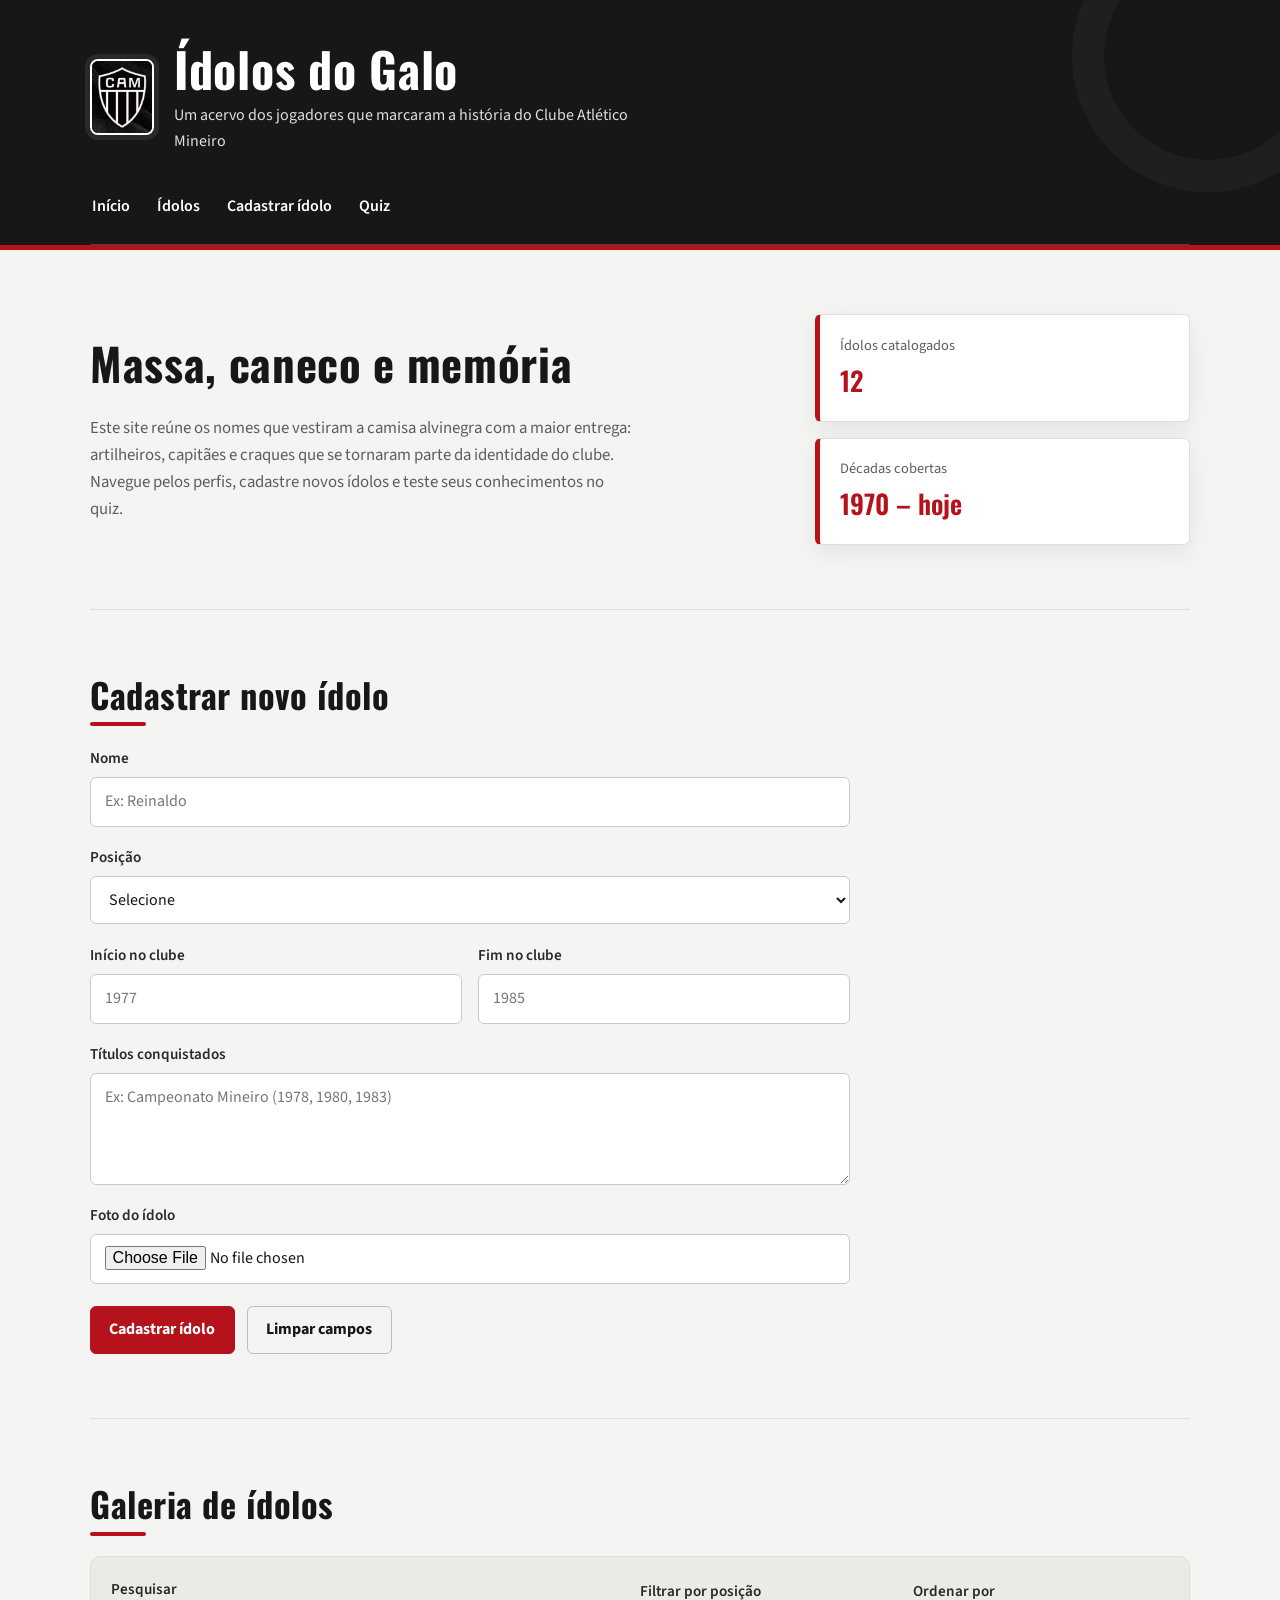
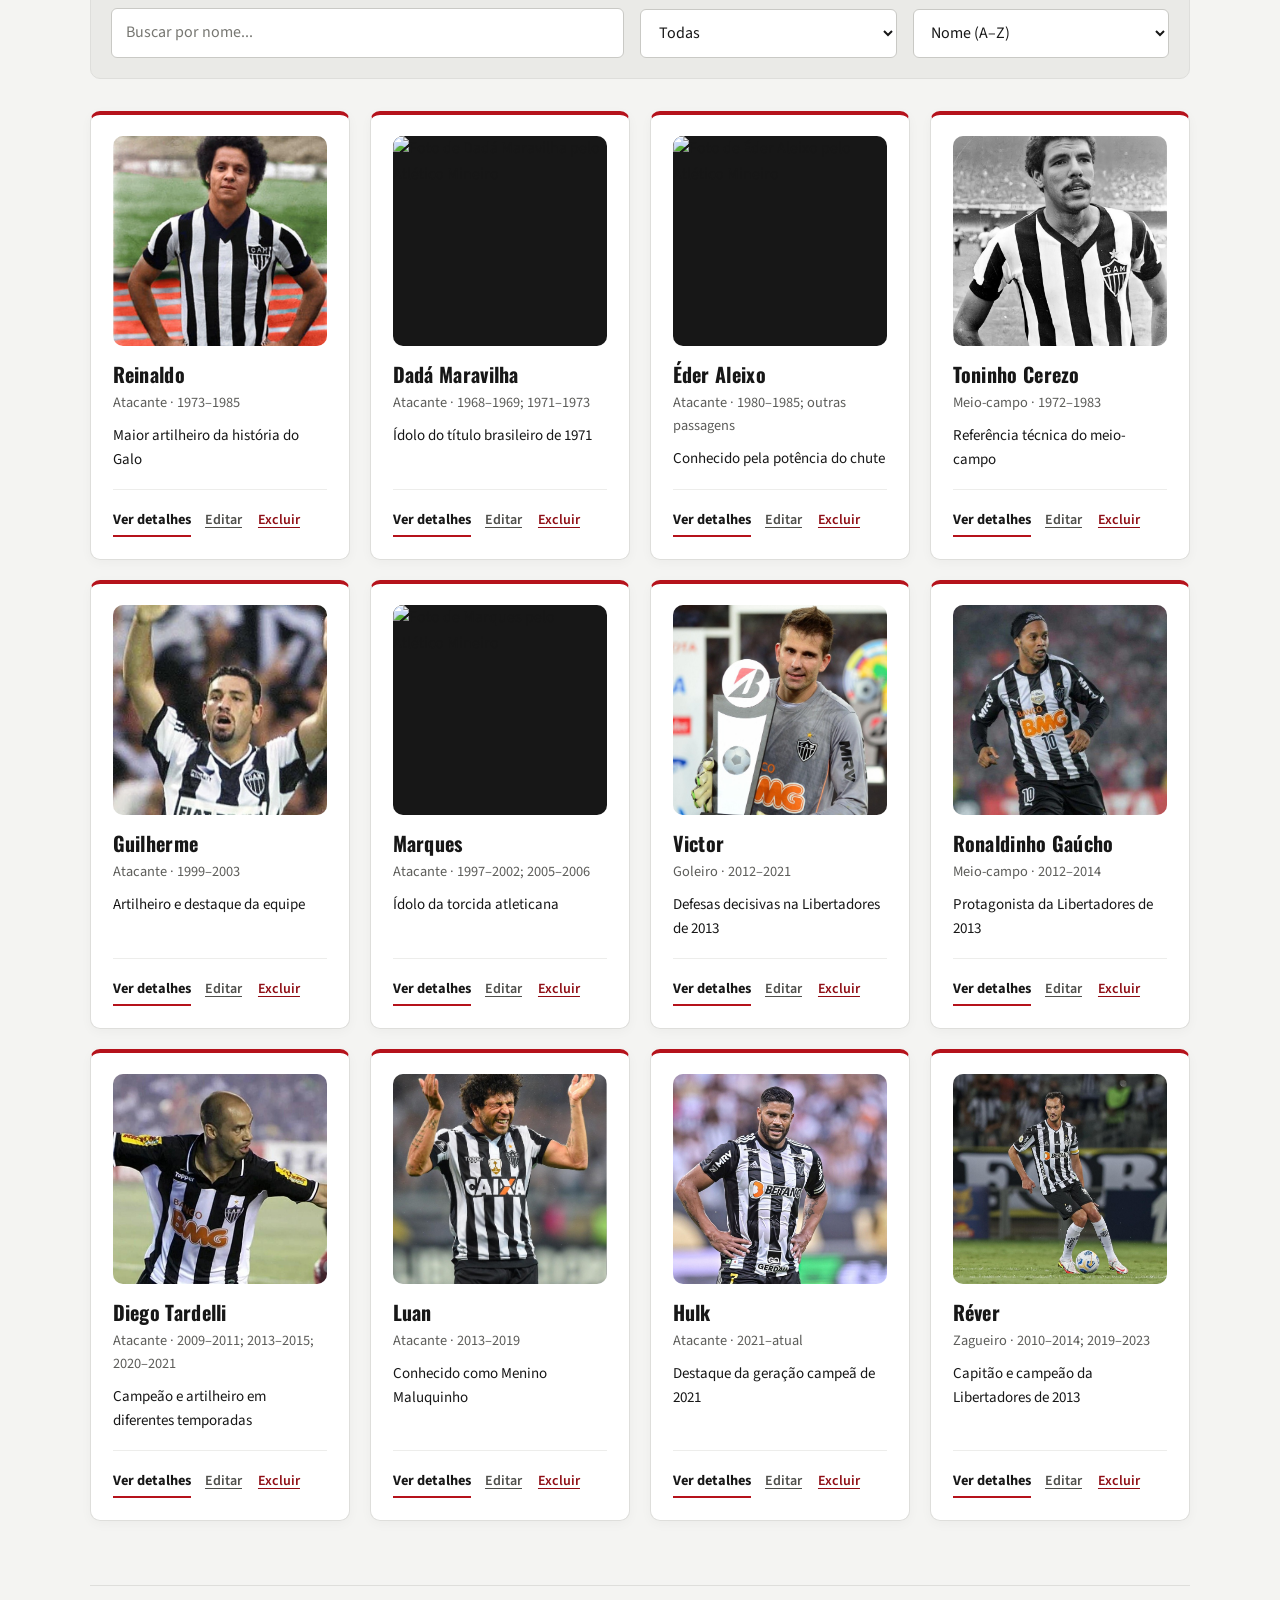
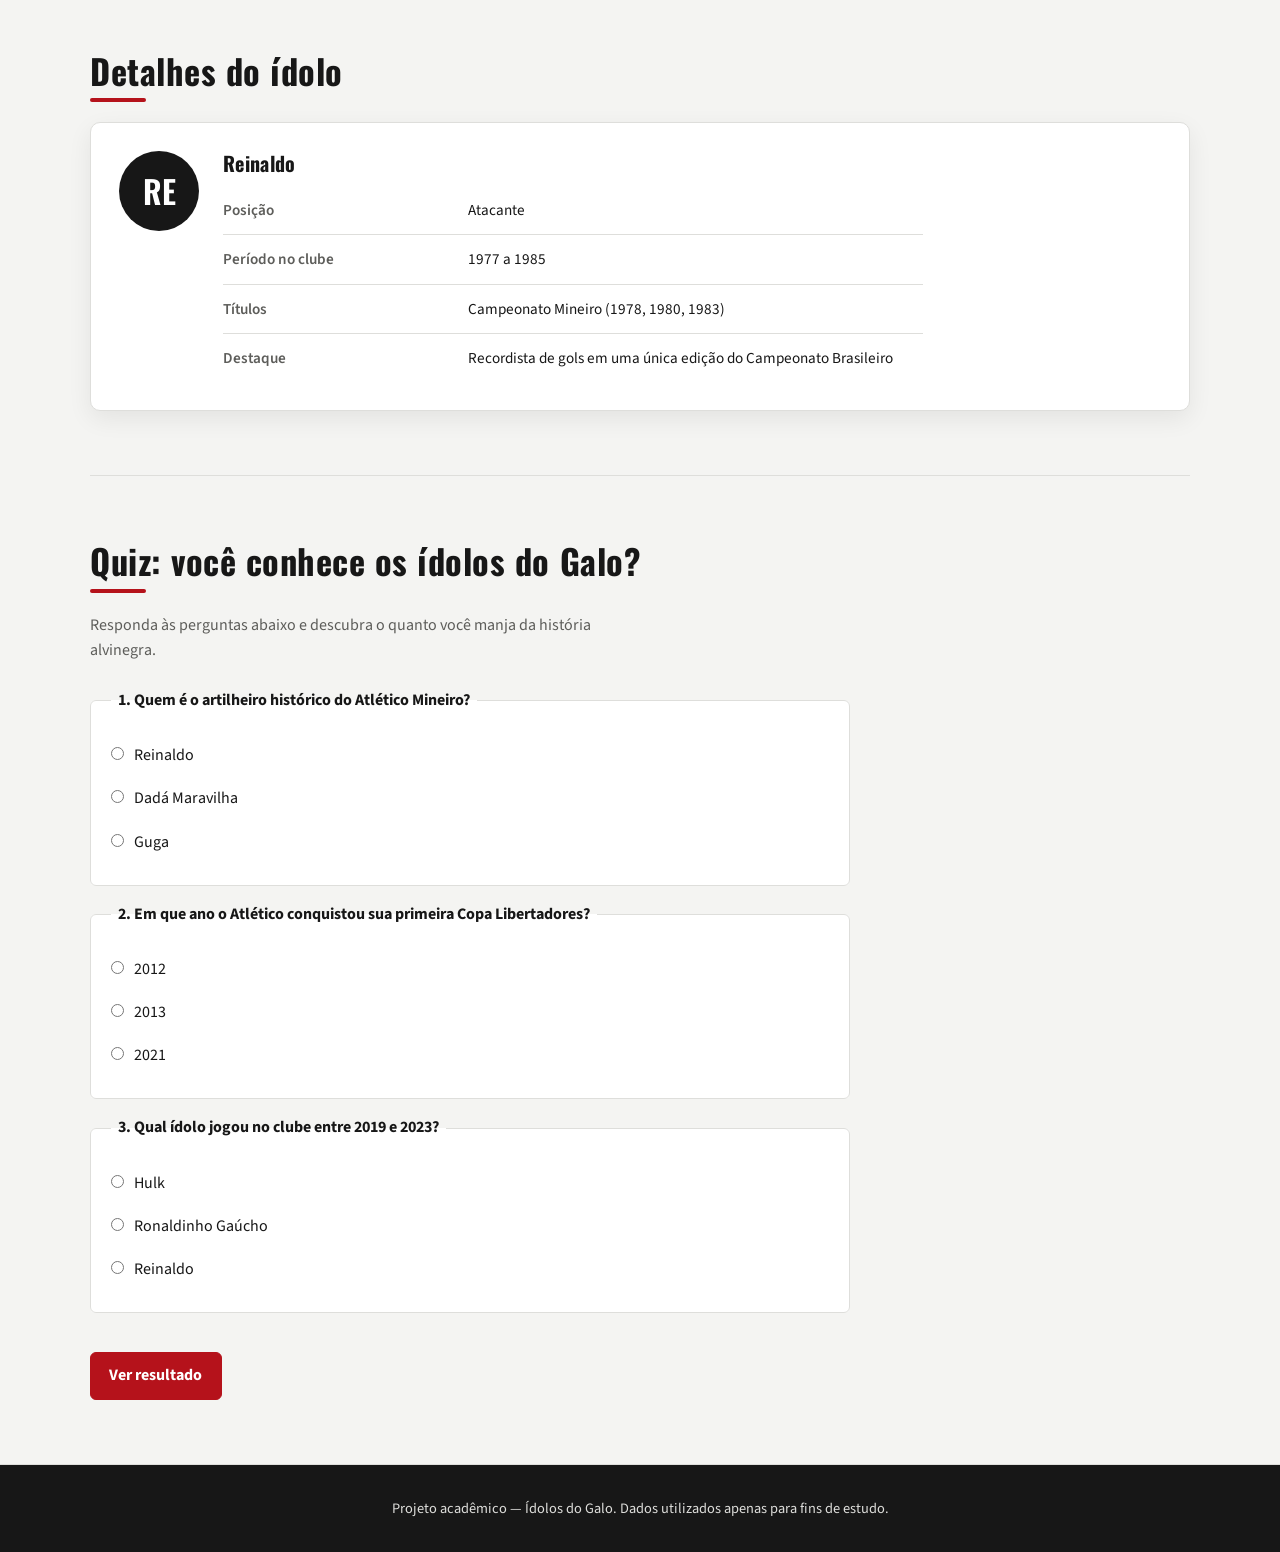
==== commit 109c160c: "feat: adição de imagens dos jogadores na home page" ====
--- a/index.html
+++ b/index.html
@@ -32,7 +32,6 @@
 
   <main>
 
-    
     <section id="inicio" class="hero">
       <article>
         <h2>Massa, caneco e memória</h2>
@@ -54,7 +53,6 @@
       </dl>
     </section>
 
-    
     <section id="cadastro" aria-labelledby="cadastro-titulo">
       <h2 id="cadastro-titulo">Cadastrar novo ídolo</h2>
 
@@ -104,7 +102,6 @@
       </form>
     </section>
 
-    
     <section id="idolos" aria-labelledby="idolos-titulo">
       <h2 id="idolos-titulo">Galeria de ídolos</h2>
 
@@ -137,7 +134,7 @@
 
       <ul class="idol-grid">
         <li class="idol-card" data-posicao="atacante">
-          <img class="idol-photo" src="assets/img/rever.jpg" alt="Foto de Reinaldo pelo Atlético Mineiro" loading="lazy">
+          <img class="idol-photo" src="assets/img/reinaldo.jpg" alt="Foto de Reinaldo pelo Atlético Mineiro" loading="lazy">
           <h3>Reinaldo</h3>
           <p class="idol-meta">Atacante · 1973–1985</p>
           <p class="idol-titles">Maior artilheiro da história do Galo</p>
@@ -148,7 +145,7 @@
           </div>
         </li>
         <li class="idol-card" data-posicao="atacante">
-          <img class="idol-photo" src="https://netfut.com.br/wp-content/uploads/2021/09/top-5-maiores-artilheiros-da-historia-do-atletico-mineiro-dada-maravilha-netfut-tudo-sobre-futebol.jpg" alt="Foto de Dadá Maravilha pelo Atlético Mineiro" loading="lazy">
+          <img class="idol-photo" src="assets/img/dada-maravilha.jpg" alt="Foto de Dadá Maravilha pelo Atlético Mineiro" loading="lazy">
           <h3>Dadá Maravilha</h3>
           <p class="idol-meta">Atacante · 1968–1969; 1971–1973</p>
           <p class="idol-titles">Ídolo do título brasileiro de 1971</p>
@@ -159,7 +156,7 @@
           </div>
         </li>
         <li class="idol-card" data-posicao="atacante">
-          <img class="idol-photo" src="https://media.trivela.com.br/main/2023/07/lendas-do-galo.jpg" alt="Foto de Éder Aleixo pelo Atlético Mineiro" loading="lazy">
+          <img class="idol-photo" src="assets/img/eder-aleixo.jpg" alt="Foto de Éder Aleixo pelo Atlético Mineiro" loading="lazy">
           <h3>Éder Aleixo</h3>
           <p class="idol-meta">Atacante · 1980–1985; outras passagens</p>
           <p class="idol-titles">Conhecido pela potência do chute</p>
@@ -170,7 +167,7 @@
           </div>
         </li>
         <li class="idol-card" data-posicao="meio-campo">
-          <img class="idol-photo" src="https://media.trivela.com.br/main/2023/07/lendas-do-galo.jpg" alt="Foto de Toninho Cerezo pelo Atlético Mineiro" loading="lazy">
+          <img class="idol-photo" src="assets/img/toninho-cerezo.jpg" alt="Foto de Toninho Cerezo pelo Atlético Mineiro" loading="lazy">
           <h3>Toninho Cerezo</h3>
           <p class="idol-meta">Meio-campo · 1972–1983</p>
           <p class="idol-titles">Referência técnica do meio-campo</p>
@@ -181,7 +178,7 @@
           </div>
         </li>
         <li class="idol-card" data-posicao="atacante">
-          <img class="idol-photo" src="https://media.trivela.com.br/main/2023/07/lendas-do-galo.jpg" alt="Foto de Guilherme pelo Atlético Mineiro" loading="lazy">
+          <img class="idol-photo" src="assets/img/guilherme.jpg" alt="Foto de Guilherme pelo Atlético Mineiro" loading="lazy">
           <h3>Guilherme</h3>
           <p class="idol-meta">Atacante · 1999–2003</p>
           <p class="idol-titles">Artilheiro e destaque da equipe</p>
@@ -192,7 +189,7 @@
           </div>
         </li>
         <li class="idol-card" data-posicao="atacante">
-          <img class="idol-photo" src="https://media.trivela.com.br/main/2023/07/lendas-do-galo.jpg" alt="Foto de Marques pelo Atlético Mineiro" loading="lazy">
+          <img class="idol-photo" src="assets/img/marques.jpg" alt="Foto de Marques pelo Atlético Mineiro" loading="lazy">
           <h3>Marques</h3>
           <p class="idol-meta">Atacante · 1997–2002; 2005–2006</p>
           <p class="idol-titles">Ídolo da torcida atleticana</p>
@@ -203,7 +200,7 @@
           </div>
         </li>
         <li class="idol-card" data-posicao="goleiro">
-          <img class="idol-photo" src="https://s2-ge.glbimg.com/6oopz1jlhTooy9NUKSJtudhVvCI%3D/1600x0/filters%3Aformat%28jpeg%29/https%3A/i.s3.glbimg.com/v1/AUTH_bc8228b6673f488aa253bbcb03c80ec5/internal_photos/bs/2023/K/Z/WYDGanR9KY96Zrljbg4w/6476278c-640b-4c96-bbaa-894c8ee2102b.jpg" alt="Foto de Victor pelo Atlético Mineiro" loading="lazy">
+          <img class="idol-photo" src="assets/img/victor.jpg" alt="Foto de Victor pelo Atlético Mineiro" loading="lazy">
           <h3>Victor</h3>
           <p class="idol-meta">Goleiro · 2012–2021</p>
           <p class="idol-titles">Defesas decisivas na Libertadores de 2013</p>
@@ -214,7 +211,7 @@
           </div>
         </li>
         <li class="idol-card" data-posicao="meio-campo">
-          <img class="idol-photo" src="https://medias.itatiaia.com.br/dims4/default/0e2b87b/2147483647/strip/true/crop/1199x675%2B1%2B0/resize/1000x563%21/quality/90/?url=https%3A%2F%2Fk2-prod-radio-itatiaia.s3.us-east-1.amazonaws.com%2Fbrightspot%2F35%2Fb0%2F0a73cf25fa6a6888fd7330caa558%2Fronaldinho-gaucho-deve-ser-a-proxima-lenda-pelo-atletico-79bf5434-869c-4fb9-9de1-e32b47578a34-large.jpg" alt="Foto de Ronaldinho Gaúcho pelo Atlético Mineiro" loading="lazy">
+          <img class="idol-photo" src="assets/img/ronaldinho.jpg" alt="Foto de Ronaldinho Gaúcho pelo Atlético Mineiro" loading="lazy">
           <h3>Ronaldinho Gaúcho</h3>
           <p class="idol-meta">Meio-campo · 2012–2014</p>
           <p class="idol-titles">Protagonista da Libertadores de 2013</p>
@@ -225,7 +222,7 @@
           </div>
         </li>
         <li class="idol-card" data-posicao="atacante">
-          <img class="idol-photo" src="https://media.trivela.com.br/main/2023/07/lendas-do-galo.jpg" alt="Foto de Diego Tardelli pelo Atlético Mineiro" loading="lazy">
+          <img class="idol-photo" src="assets/img/diego-tardelli.jpg" alt="Foto de Diego Tardelli pelo Atlético Mineiro" loading="lazy">
           <h3>Diego Tardelli</h3>
           <p class="idol-meta">Atacante · 2009–2011; 2013–2015; 2020–2021</p>
           <p class="idol-titles">Campeão e artilheiro em diferentes temporadas</p>
@@ -236,7 +233,7 @@
           </div>
         </li>
         <li class="idol-card" data-posicao="atacante">
-          <img class="idol-photo" src="https://media.trivela.com.br/main/2023/07/lendas-do-galo.jpg" alt="Foto de Luan pelo Atlético Mineiro" loading="lazy">
+          <img class="idol-photo" src="assets/img/luan.jpg" alt="Foto de Luan pelo Atlético Mineiro" loading="lazy">
           <h3>Luan</h3>
           <p class="idol-meta">Atacante · 2013–2019</p>
           <p class="idol-titles">Conhecido como Menino Maluquinho</p>
@@ -247,7 +244,7 @@
           </div>
         </li>
         <li class="idol-card" data-posicao="atacante">
-          <img class="idol-photo" src="https://s2-ge.globo.com/6oopz1jlhTooy9NUKSJtudhVvCI%3D/1600x0/filters%3Aformat%28jpeg%29/https%3A/i.s3.glbimg.com/v1/AUTH_bc8228b6673f488aa253bbcb03c80ec5/internal_photos/bs/2023/K/Z/WYDGanR9KY96Zrljbg4w/6476278c-640b-4c96-bbaa-894c8ee2102b.jpg" alt="Foto de Hulk pelo Atlético Mineiro" loading="lazy">
+          <img class="idol-photo" src="assets/img/hulk.jpg" alt="Foto de Hulk pelo Atlético Mineiro" loading="lazy">
           <h3>Hulk</h3>
           <p class="idol-meta">Atacante · 2021–atual</p>
           <p class="idol-titles">Destaque da geração campeã de 2021</p>
@@ -258,7 +255,7 @@
           </div>
         </li>
         <li class="idol-card" data-posicao="zagueiro">
-          <img class="idol-photo" src="https://media.trivela.com.br/main/2023/07/lendas-do-galo.jpg" alt="Foto de Réver pelo Atlético Mineiro" loading="lazy">
+          <img class="idol-photo" src="assets/img/rever.jpg" alt="Foto de Réver pelo Atlético Mineiro" loading="lazy">
           <h3>Réver</h3>
           <p class="idol-meta">Zagueiro · 2010–2014; 2019–2023</p>
           <p class="idol-titles">Capitão e campeão da Libertadores de 2013</p>
@@ -271,7 +268,6 @@
       </ul>
     </section>
 
-    
     <section id="detalhes" aria-labelledby="detalhes-titulo">
       <h2 id="detalhes-titulo">Detalhes do ídolo</h2>
 
@@ -303,7 +299,6 @@
       </article>
     </section>
 
-    
     <section id="quiz" aria-labelledby="quiz-titulo">
       <h2 id="quiz-titulo">Quiz: você conhece os ídolos do Galo?</h2>
       <p class="section-intro">Responda às perguntas abaixo e descubra o quanto você manja da história alvinegra.</p>
@@ -346,4 +341,4 @@
 
   <script src="assets/js/script.js"></script>
 </body>
-</html>
+</html>
--- a/assets/css/style.css
+++ b/assets/css/style.css
@@ -1,3 +1,23 @@
+
+
+
+:root {
+  --ink: #171717;
+  --ink-soft: #292929;
+  --paper: #f4f4f2;
+  --card: #ffffff;
+  --line: #dededb;
+  --crest-red: #b5121b;
+  --crest-red-dark: #8f0e15;
+  --muted: #5d5d5a;
+  --success-bg: #e8f5ec;
+  --success-text: #205b35;
+  --radius: 10px;
+  --radius-small: 6px;
+  --shadow: 0 8px 24px rgba(0, 0, 0, 0.07);
+  --content-width: 1100px;
+  --transition: 180ms ease-in-out;
+}
 
 *,
 *::before,
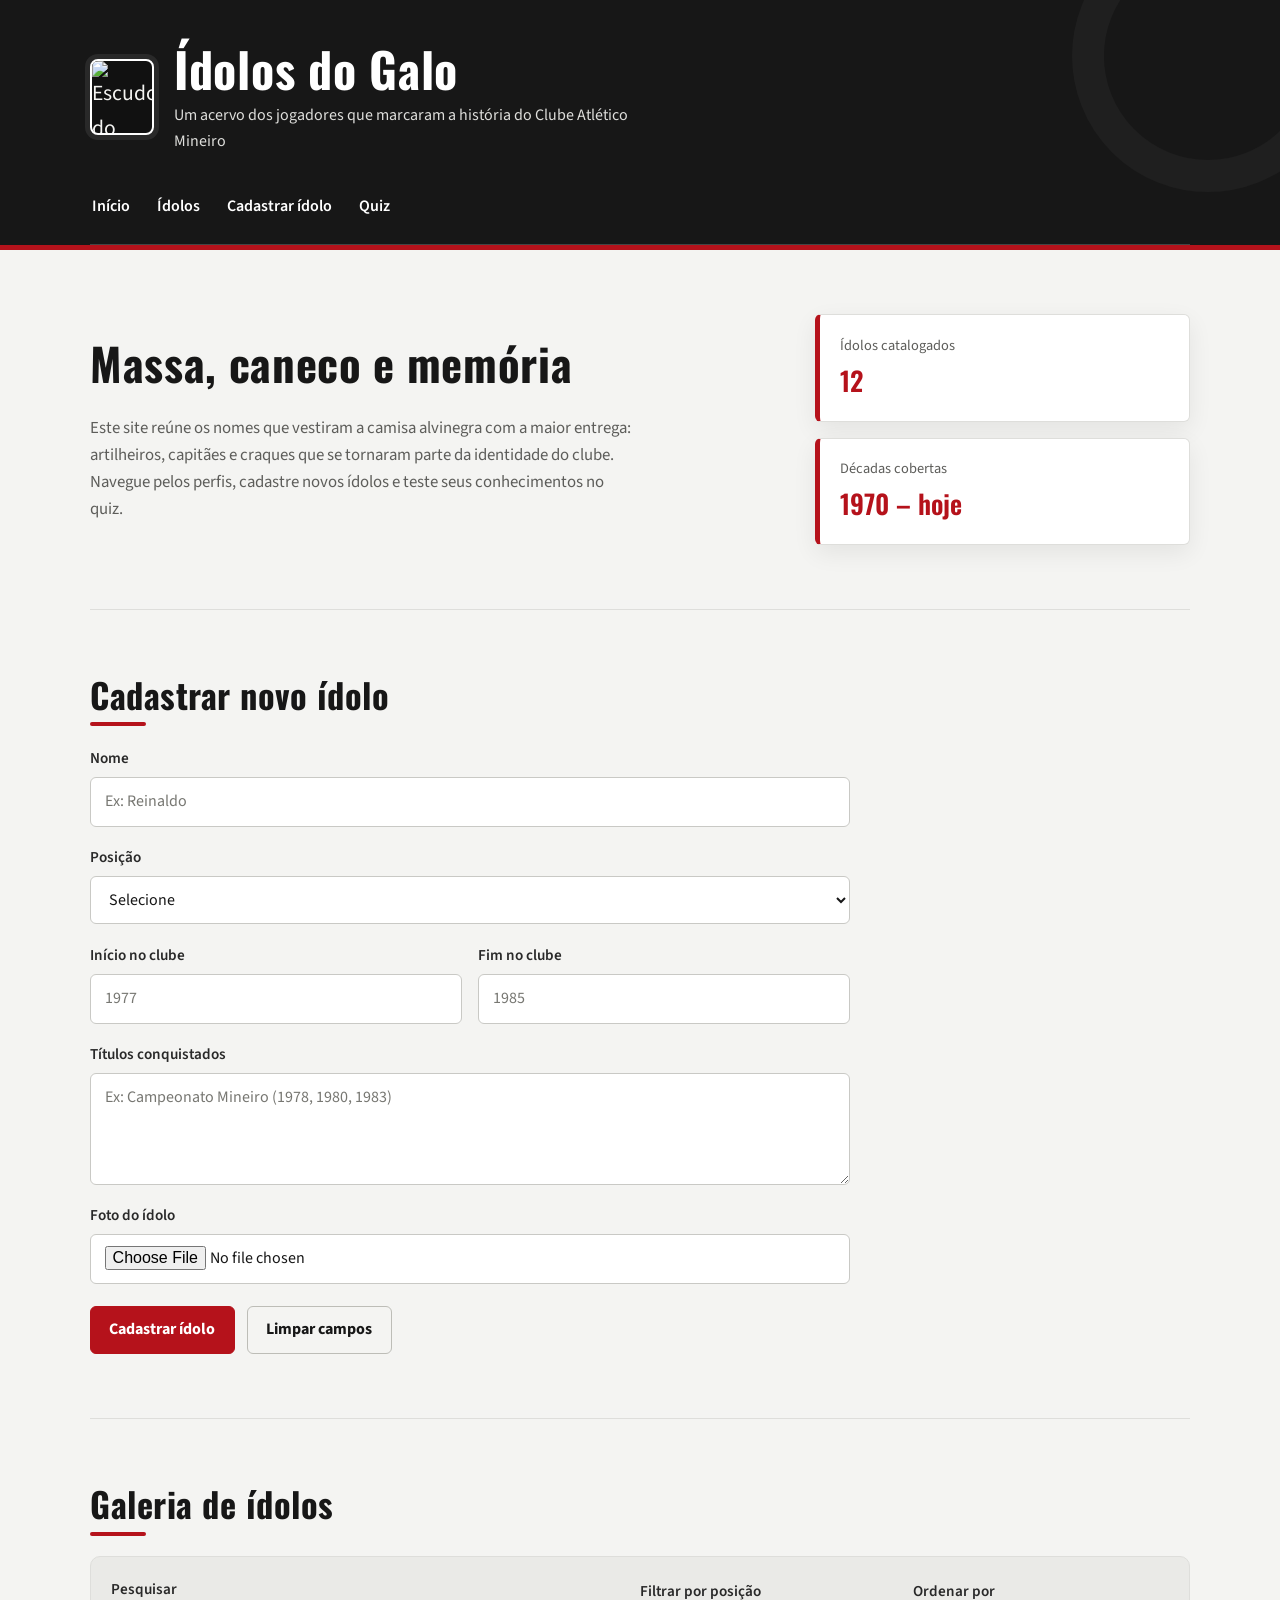
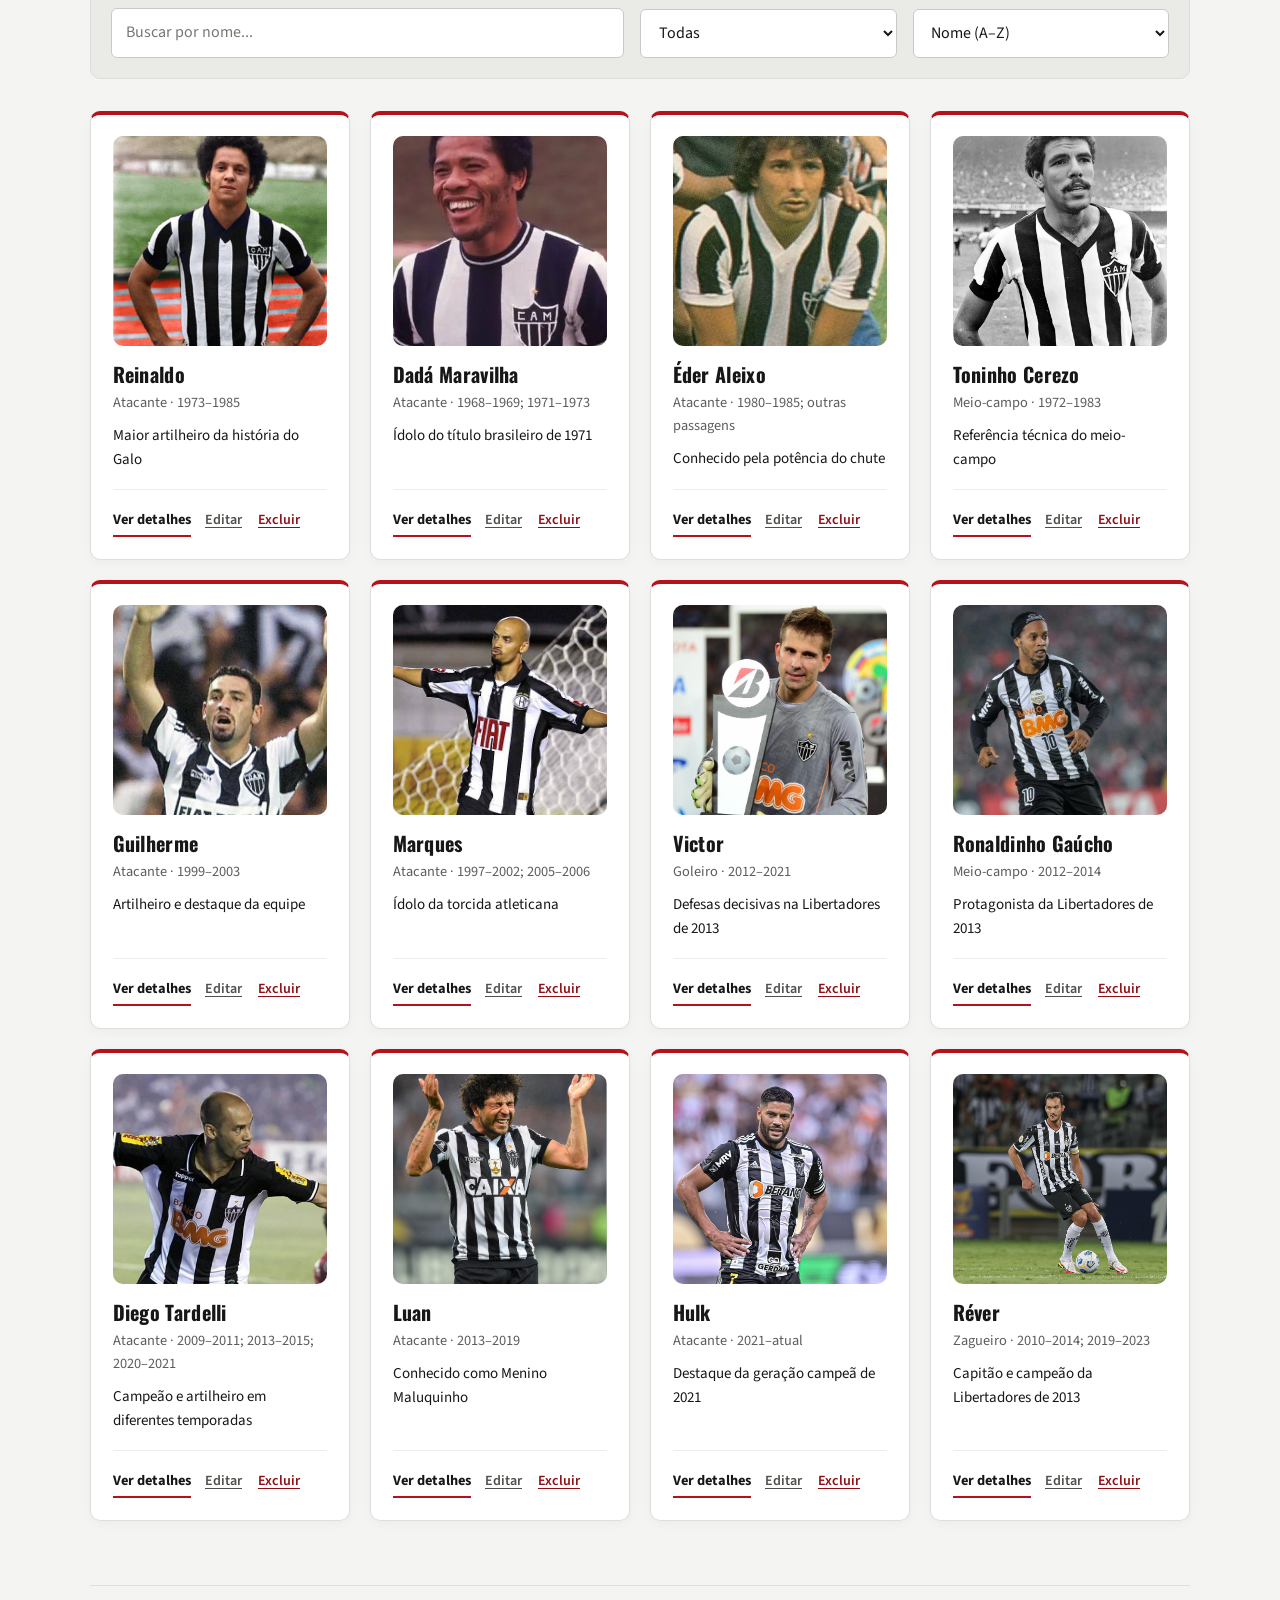
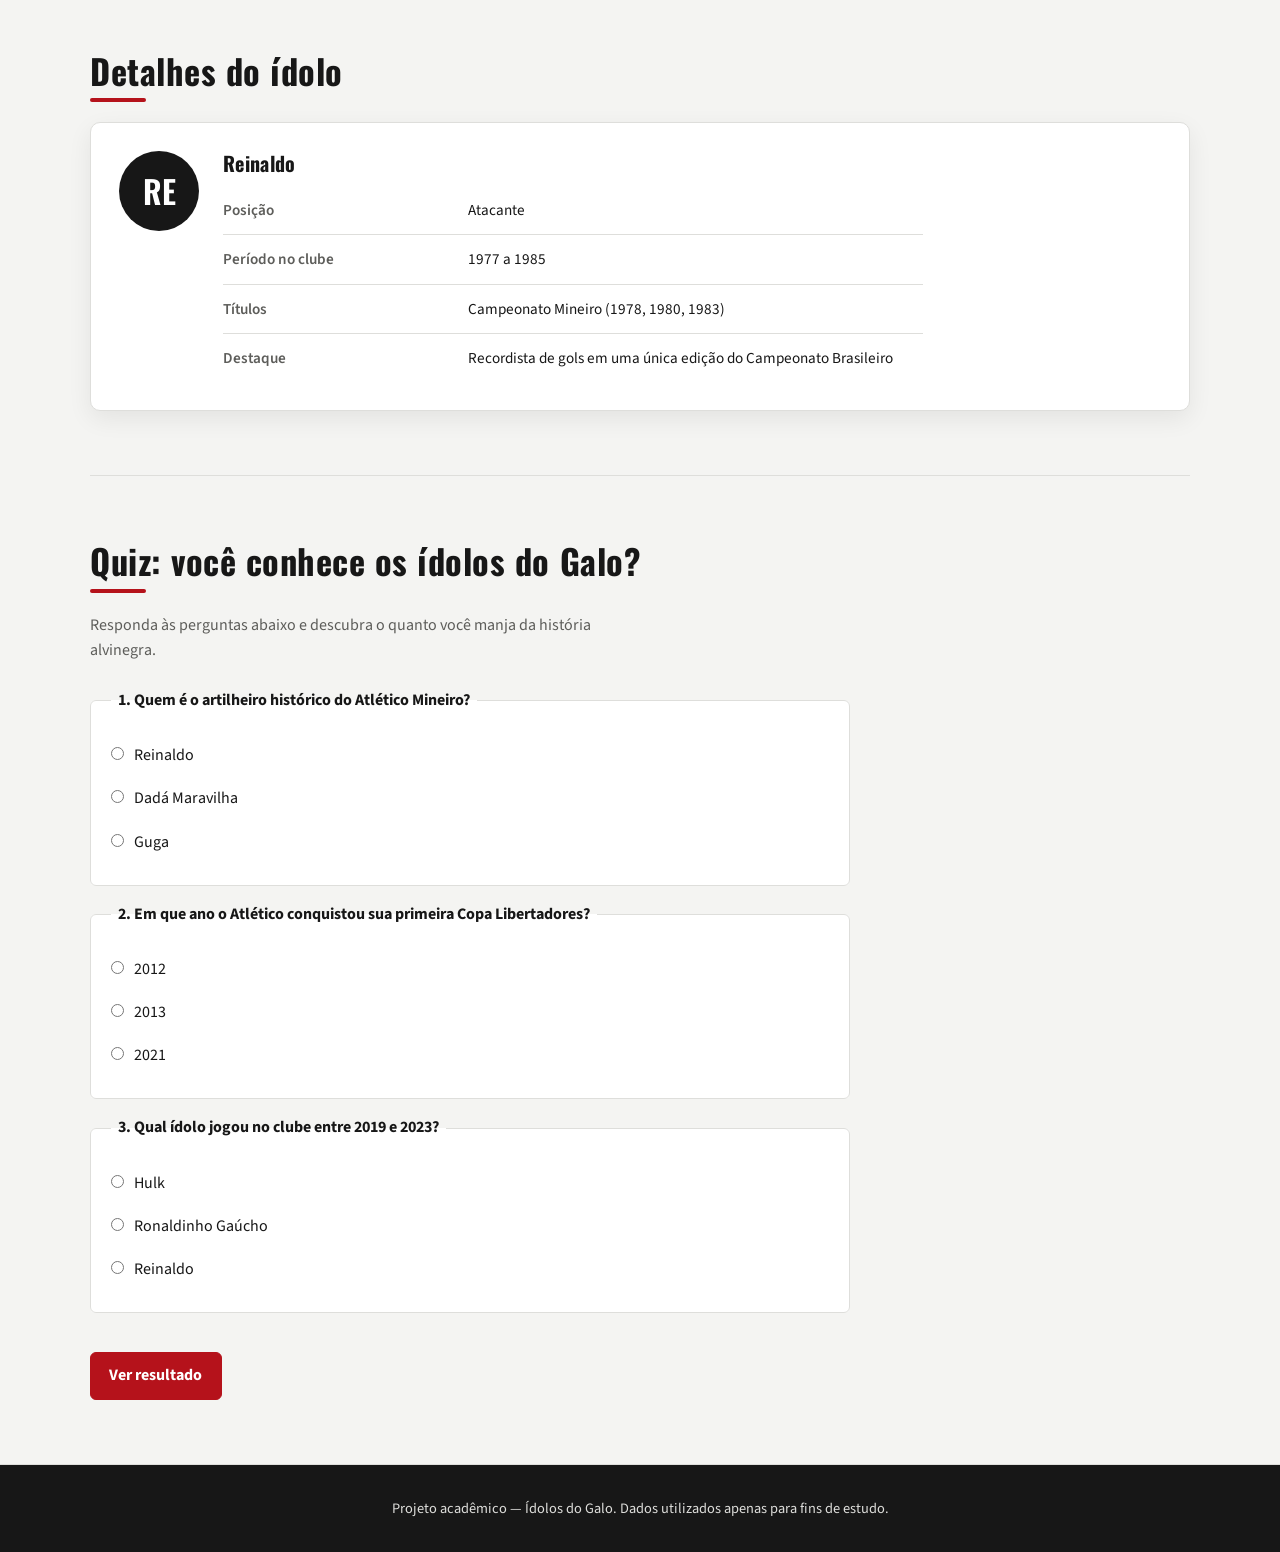
==== commit c7b79cae: "feat: adição final de fotos dos jogadores" ====
--- a/index.html
+++ b/index.html
@@ -13,7 +13,7 @@
 
   <header class="site-header">
     <div class="header-inner">
-      <img class="crest" src="assets/img/escudo-galo.jpg" alt="Escudo do Atlético Mineiro">
+      <img class="crest" src="assets/img/escudo galo.jpg" alt="Escudo do Atlético Mineiro">
       <div class="title-block">
         <h1>Ídolos do Galo</h1>
         <p class="subtitle">Um acervo dos jogadores que marcaram a história do Clube Atlético Mineiro</p>
@@ -145,7 +145,7 @@
           </div>
         </li>
         <li class="idol-card" data-posicao="atacante">
-          <img class="idol-photo" src="assets/img/dada-maravilha.jpg" alt="Foto de Dadá Maravilha pelo Atlético Mineiro" loading="lazy">
+          <img class="idol-photo" src="assets/img/dada_maravilha_atletico.webp" alt="Foto de Dadá Maravilha pelo Atlético Mineiro" loading="lazy">
           <h3>Dadá Maravilha</h3>
           <p class="idol-meta">Atacante · 1968–1969; 1971–1973</p>
           <p class="idol-titles">Ídolo do título brasileiro de 1971</p>
@@ -156,7 +156,7 @@
           </div>
         </li>
         <li class="idol-card" data-posicao="atacante">
-          <img class="idol-photo" src="assets/img/eder-aleixo.jpg" alt="Foto de Éder Aleixo pelo Atlético Mineiro" loading="lazy">
+          <img class="idol-photo" src="assets/img/eder_aleixo_atletico.jpg" alt="Foto de Éder Aleixo pelo Atlético Mineiro" loading="lazy">
           <h3>Éder Aleixo</h3>
           <p class="idol-meta">Atacante · 1980–1985; outras passagens</p>
           <p class="idol-titles">Conhecido pela potência do chute</p>
@@ -189,7 +189,7 @@
           </div>
         </li>
         <li class="idol-card" data-posicao="atacante">
-          <img class="idol-photo" src="assets/img/marques.jpg" alt="Foto de Marques pelo Atlético Mineiro" loading="lazy">
+          <img class="idol-photo" src="assets/img/marques_atletico.jpg" alt="Foto de Marques pelo Atlético Mineiro" loading="lazy">
           <h3>Marques</h3>
           <p class="idol-meta">Atacante · 1997–2002; 2005–2006</p>
           <p class="idol-titles">Ídolo da torcida atleticana</p>
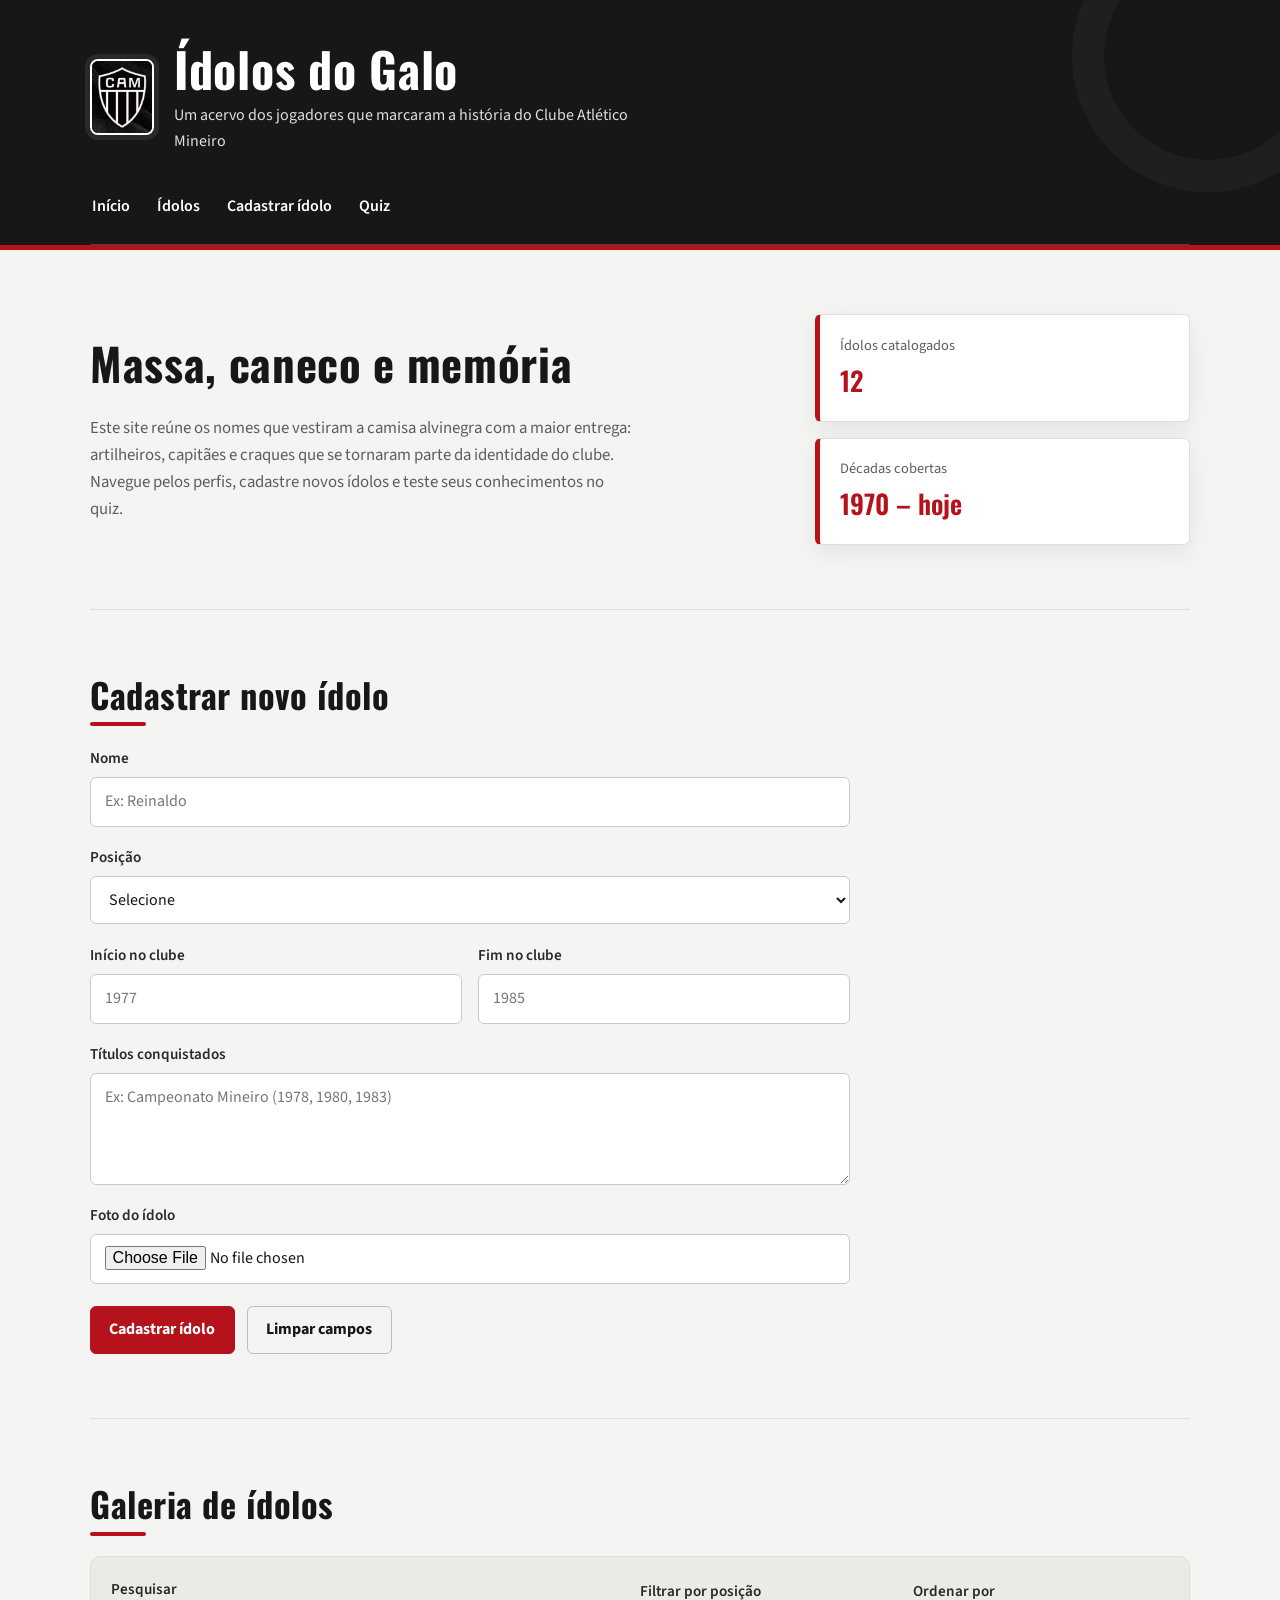
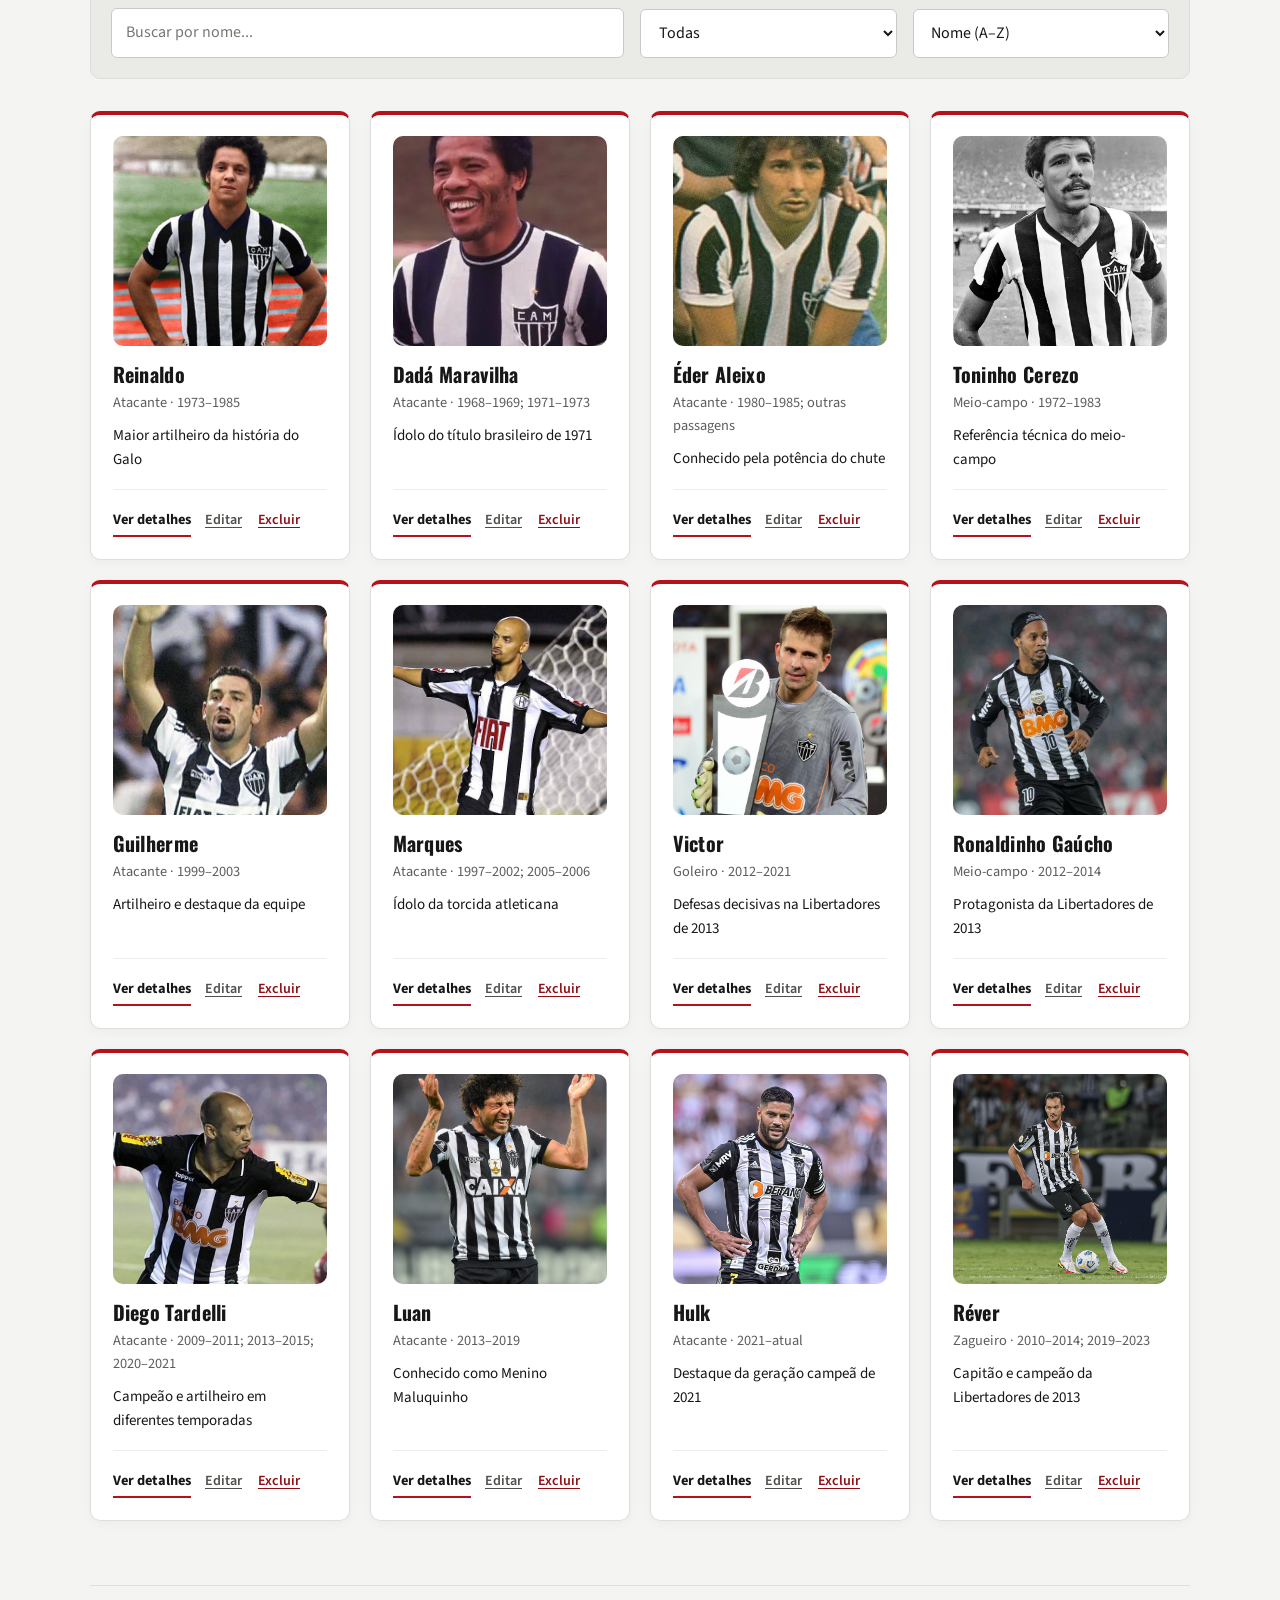
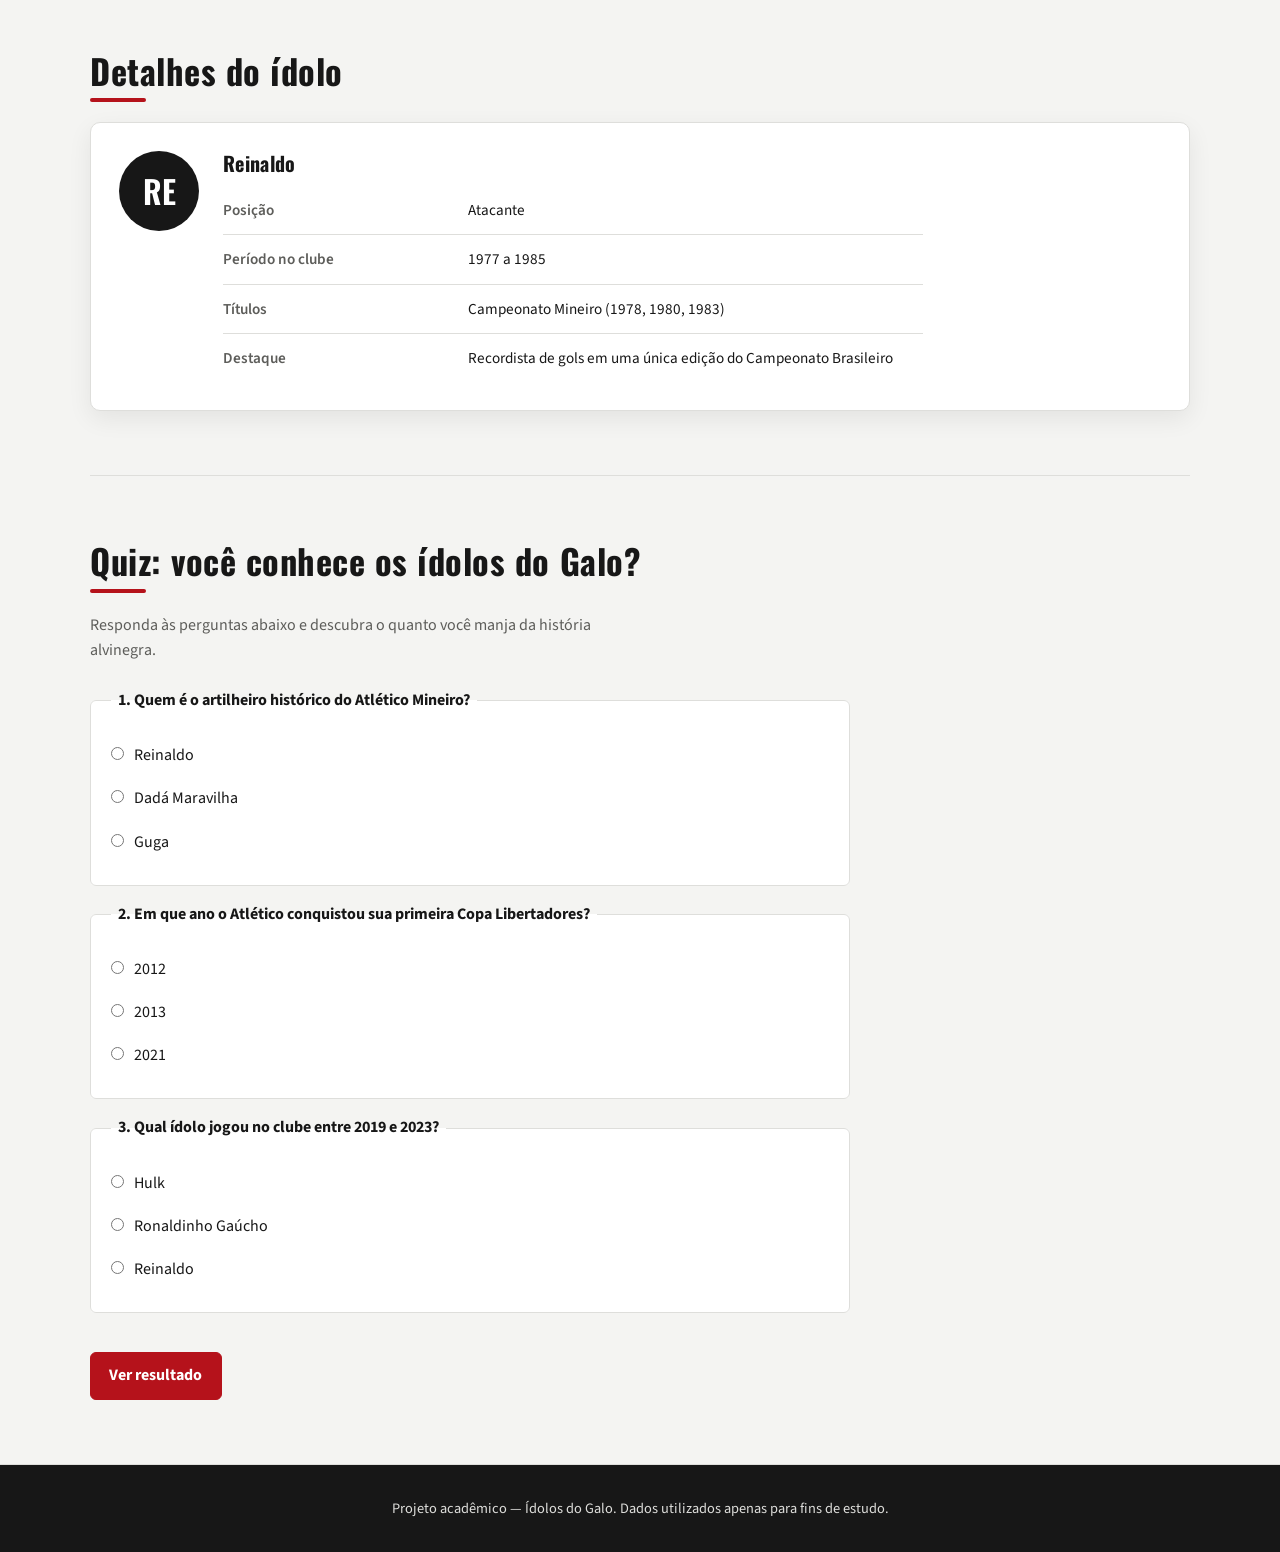
==== commit e10b5db4: "style: corrigindo configuração de imagens" ====
--- a/index.html
+++ b/index.html
@@ -13,7 +13,7 @@
 
   <header class="site-header">
     <div class="header-inner">
-      <img class="crest" src="assets/img/escudo galo.jpg" alt="Escudo do Atlético Mineiro">
+      <img class="crest" src="assets/img/escudo-galo.jpg" alt="Escudo do Atlético Mineiro">
       <div class="title-block">
         <h1>Ídolos do Galo</h1>
         <p class="subtitle">Um acervo dos jogadores que marcaram a história do Clube Atlético Mineiro</p>
